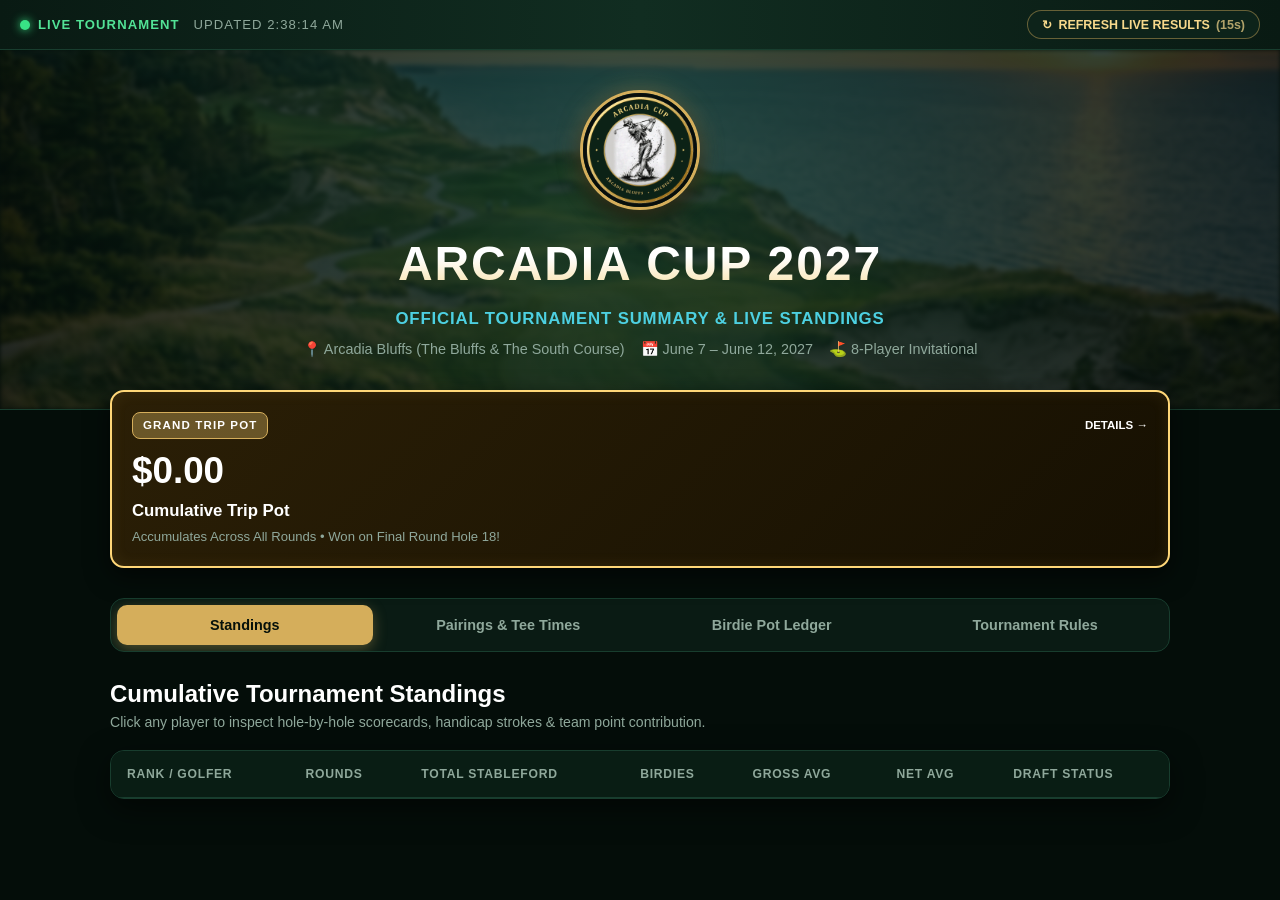
==== docs/index.html @ 33d79b27 "feat: setup GitHub Pages for Arcadia 2027 and update TinyURL to arcadia2027" ====
<!DOCTYPE html>
<html lang="en">
<head>
  <meta charset="UTF-8">
  <meta name="viewport" content="width=device-width, initial-scale=1.0">
  <title>Arcadia Cup 2027 — Official Tournament Summary & Live Standings</title>
  <meta name="description" content="Live summary, cumulative standings, tee time pairings, and birdie pot breakdown for the 2027 Arcadia Bluffs Golf Trip.">
  <link rel="icon" type="image/jpeg" href="assets/arcadia_cup_crest.jpg">
  <link rel="stylesheet" href="styles.css">
</head>
<body>

  <!-- TOP LIVE STATUS BAR -->
  <header class="live-bar">
    <div class="live-indicator">
      <span class="pulse-dot"></span>
      <span>Live Tournament</span>
      <span id="lastUpdated" style="color: var(--text-muted); font-weight: normal; margin-left: 6px;">Connecting...</span>
    </div>
    <button class="refresh-btn" id="refreshBtn" type="button">
      <span id="refreshIcon">↻</span>
      <span id="refreshText">REFRESH LIVE RESULTS</span>
      <span id="countdownLabel" style="opacity: 0.7;">(15s)</span>
    </button>
  </header>

  <!-- HERO SECTION WITH PROMINENT LOGO -->
  <section class="hero">
    <img src="assets/arcadia_bluffs.jpg" alt="Arcadia Bluffs Golf Club" class="hero-backdrop-img">
    <div class="hero-content">
      <div class="hero-logo-wrap">
        <img src="assets/arcadia_cup_crest.jpg" alt="Arcadia Cup Crest" class="hero-logo">
      </div>
      <h1 class="hero-title">ARCADIA CUP 2027</h1>
      <p class="hero-subtitle">Official Tournament Summary & Live Standings</p>
      <div class="hero-meta">
        <span>📍 Arcadia Bluffs (The Bluffs & The South Course)</span>
        <span>📅 June 7 – June 12, 2027</span>
        <span>⛳ 8-Player Invitational</span>
      </div>
    </div>
  </section>

  <!-- HIGHLY VISIBLE BIRDIE POT BALANCES (CLICKABLE FOR BREAKDOWN) -->
  <section class="birdie-banner" aria-label="Birdie Pot Stakes">
    <div class="birdie-grid" id="birdiePotsGrid">
      <!-- Injected by app.js: Course Pots + Grand Cumulative Trip Pot -->
    </div>
  </section>

  <!-- NAVIGATION TABS -->
  <nav class="nav-container" aria-label="Summary Navigation">
    <div class="nav-tabs">
      <button class="tab-btn active" data-tab="standings" type="button">Standings</button>
      <button class="tab-btn" data-tab="pairings" type="button">Pairings & Tee Times</button>
      <button class="tab-btn" data-tab="ledger" type="button">Birdie Pot Ledger</button>
      <button class="tab-btn" data-tab="rules" type="button">Tournament Rules</button>
    </div>
  </nav>

  <!-- MAIN TAB CONTENT AREA -->
  <main class="main-wrapper" id="tabContent">
    <!-- Dynamic content rendered by app.js based on active tab -->
  </main>

  <!-- INTERACTIVE MODAL OVERLAY FOR PLAYER / POT BREAKDOWN -->
  <div id="modalContainer"></div>

  <!-- SCRIPT -->
  <script src="app.js"></script>
</body>
</html>
---- docs/styles.css ----
:root {
  --bg-dark: #040d09;
  --bg-surface: #0a1b14;
  --bg-card: #0d231a;
  --bg-card-hover: #123024;
  --bg-elevated: #16382a;
  
  --gold: #d5ae5b;
  --gold-light: #f7d98c;
  --gold-glow: rgba(213, 174, 91, 0.35);
  
  --cyan: #4dd0e1;
  --cyan-deep: #1565c0;
  
  --text-main: #f0f5f2;
  --text-muted: #8fa89b;
  --line: #183d2e;
  --line-gold: rgba(213, 174, 91, 0.45);
  
  --radius-sm: 8px;
  --radius-md: 14px;
  --radius-lg: 20px;
  --radius-full: 9999px;
  
  --shadow-main: 0 10px 30px rgba(0, 0, 0, 0.55);
}

* {
  box-sizing: border-box;
  margin: 0;
  padding: 0;
}

body {
  font-family: -apple-system, BlinkMacSystemFont, "Segoe UI", Roboto, "Helvetica Neue", Arial, sans-serif;
  background-color: var(--bg-dark);
  color: var(--text-main);
  line-height: 1.5;
  min-height: 100vh;
  padding-bottom: 60px;
}

/* TOP STATUS BAR */
.live-bar {
  background: linear-gradient(90deg, #091a13 0%, #112d21 50%, #091a13 100%);
  border-bottom: 1px solid var(--line);
  padding: 10px 20px;
  display: flex;
  justify-content: space-between;
  align-items: center;
  font-size: 0.82rem;
}

.live-indicator {
  display: flex;
  align-items: center;
  gap: 8px;
  font-weight: 800;
  color: #52e396;
  letter-spacing: 0.08em;
  text-transform: uppercase;
}

.pulse-dot {
  width: 10px;
  height: 10px;
  background-color: #38e285;
  border-radius: 50%;
  box-shadow: 0 0 10px #38e285;
  animation: pulse-animation 1.8s infinite;
}

@keyframes pulse-animation {
  0% { transform: scale(0.95); opacity: 0.7; }
  50% { transform: scale(1.3); opacity: 1; }
  100% { transform: scale(0.95); opacity: 0.7; }
}

.refresh-btn {
  background: var(--bg-card);
  color: var(--gold-light);
  border: 1px solid var(--line-gold);
  border-radius: var(--radius-full);
  padding: 6px 14px;
  font-size: 0.78rem;
  font-weight: 800;
  cursor: pointer;
  display: flex;
  align-items: center;
  gap: 6px;
  transition: all 0.2s ease;
}

.refresh-btn:hover {
  background: var(--gold);
  color: #06110b;
}

.refresh-btn:disabled {
  opacity: 0.6;
  cursor: wait;
}

/* HERO SECTION */
.hero {
  position: relative;
  background: radial-gradient(circle at 50% 20%, #15382a 0%, #06150f 75%, #040d09 100%);
  border-bottom: 1px solid var(--line);
  padding: 40px 20px 30px;
  text-align: center;
  overflow: hidden;
}

.hero-backdrop-img {
  position: absolute;
  top: 0;
  left: 0;
  width: 100%;
  height: 100%;
  object-fit: cover;
  opacity: 0.18;
  pointer-events: none;
  filter: blur(2px);
}

.hero-content {
  position: relative;
  max-width: 960px;
  margin: 0 auto;
  display: flex;
  flex-direction: column;
  align-items: center;
}

.hero-logo-wrap {
  position: relative;
  width: 120px;
  height: 120px;
  margin-bottom: 18px;
}

.hero-logo {
  width: 100%;
  height: 100%;
  border-radius: 50%;
  object-fit: cover;
  border: 3.5px solid var(--gold);
  box-shadow: 0 0 25px var(--gold-glow), 0 10px 20px rgba(0,0,0,0.8);
}

.hero-title {
  font-size: clamp(2rem, 5vw, 3rem);
  font-weight: 900;
  letter-spacing: 0.04em;
  background: linear-gradient(180deg, #ffffff 40%, var(--gold-light) 100%);
  -webkit-background-clip: text;
  -webkit-text-fill-color: transparent;
  margin-bottom: 6px;
}

.hero-subtitle {
  color: var(--cyan);
  font-weight: 700;
  font-size: 1.05rem;
  letter-spacing: 0.05em;
  text-transform: uppercase;
  margin-bottom: 8px;
}

.hero-meta {
  color: var(--text-muted);
  font-size: 0.9rem;
  display: flex;
  gap: 16px;
  flex-wrap: wrap;
  justify-content: center;
  margin-bottom: 18px;
}

/* BIRDIE BALANCE POT CARDS (HIGHLY PROMINENT) */
.birdie-banner {
  max-width: 1100px;
  margin: -20px auto 30px;
  padding: 0 20px;
  position: relative;
  z-index: 10;
}

.birdie-grid {
  display: grid;
  grid-template-columns: repeat(auto-fit, minmax(280px, 1fr));
  gap: 16px;
}

.pot-card {
  background: linear-gradient(135deg, #1b1506 0%, #0d0a02 100%);
  border: 2px solid var(--gold);
  border-radius: var(--radius-md);
  padding: 20px;
  cursor: pointer;
  transition: transform 0.2s ease, box-shadow 0.2s ease, border-color 0.2s ease;
  box-shadow: 0 8px 24px rgba(0,0,0,0.6), inset 0 0 15px rgba(213, 174, 91, 0.1);
  display: flex;
  flex-direction: column;
  justify-content: space-between;
}

.pot-card:hover {
  transform: translateY(-4px);
  border-color: var(--gold-light);
  box-shadow: 0 14px 30px var(--gold-glow);
}

.pot-header {
  display: flex;
  justify-content: space-between;
  align-items: center;
  margin-bottom: 12px;
}

.pot-badge {
  font-size: 0.72rem;
  font-weight: 900;
  letter-spacing: 0.1em;
  text-transform: uppercase;
  background: rgba(213, 174, 91, 0.2);
  color: var(--gold-light);
  padding: 4px 10px;
  border-radius: var(--radius-sm);
  border: 1px solid var(--gold);
}

.pot-click-hint {
  font-size: 0.72rem;
  color: var(--gold-light);
  font-weight: 700;
  display: flex;
  align-items: center;
  gap: 4px;
}

.pot-amount {
  font-size: 2.3rem;
  font-weight: 900;
  color: var(--gold-light);
  line-height: 1.1;
  margin-bottom: 6px;
}

.pot-name {
  font-size: 1.05rem;
  font-weight: 800;
  color: #fff;
  margin-bottom: 4px;
}

.pot-sub {
  font-size: 0.82rem;
  color: var(--text-muted);
}

.cumulative-card {
  background: linear-gradient(135deg, #2b1f06 0%, #161002 100%);
  border-color: #ffd778;
}

/* NAVIGATION TABS */
.nav-container {
  max-width: 1100px;
  margin: 0 auto 24px;
  padding: 0 20px;
}

.nav-tabs {
  display: flex;
  gap: 8px;
  background: var(--bg-surface);
  padding: 6px;
  border-radius: var(--radius-md);
  border: 1px solid var(--line);
  overflow-x: auto;
}

.tab-btn {
  flex: 1;
  min-width: 140px;
  padding: 12px 16px;
  background: transparent;
  color: var(--text-muted);
  border: none;
  border-radius: 10px;
  font-size: 0.9rem;
  font-weight: 800;
  cursor: pointer;
  transition: all 0.2s ease;
  white-space: nowrap;
  text-align: center;
}

.tab-btn:hover {
  color: #fff;
  background: rgba(255,255,255,0.05);
}

.tab-btn.active {
  background: var(--gold);
  color: #06110a;
  box-shadow: 0 4px 14px var(--gold-glow);
}

/* MAIN CONTENT WRAPPER */
.main-wrapper {
  max-width: 1100px;
  margin: 0 auto;
  padding: 0 20px;
}

/* STANDINGS TABLE (CVRV STYLE) */
.section-header {
  display: flex;
  justify-content: space-between;
  align-items: baseline;
  margin-bottom: 16px;
}

.section-title {
  font-size: 1.5rem;
  font-weight: 900;
  color: #fff;
}

.section-sub {
  color: var(--text-muted);
  font-size: 0.88rem;
}

.table-card {
  background: var(--bg-card);
  border: 1px solid var(--line);
  border-radius: var(--radius-md);
  overflow-x: auto;
  box-shadow: var(--shadow-main);
}

.standings-table {
  width: 100%;
  min-width: 820px;
  border-collapse: collapse;
  text-align: left;
}

.standings-table th {
  background: #091d14;
  color: var(--text-muted);
  font-size: 0.76rem;
  font-weight: 800;
  text-transform: uppercase;
  letter-spacing: 0.06em;
  padding: 14px 16px;
  border-bottom: 1px solid var(--line);
}

.standings-table td {
  padding: 15px 16px;
  border-bottom: 1px solid var(--line);
  font-size: 0.92rem;
  vertical-align: middle;
}

.standings-table tr:last-child td {
  border-bottom: none;
}

.standings-table tr.clickable-row {
  cursor: pointer;
  transition: background 0.15s ease;
}

.standings-table tr.clickable-row:hover {
  background: var(--bg-card-hover);
}

.standings-table tr.leader-row {
  background: rgba(213, 174, 91, 0.08);
}

.rank-badge {
  display: inline-grid;
  place-items: center;
  width: 32px;
  height: 32px;
  border-radius: 50%;
  font-weight: 900;
  font-size: 0.95rem;
}

.rank-1 {
  background: var(--gold);
  color: #06110a;
  box-shadow: 0 0 10px var(--gold-glow);
}

.rank-other {
  background: var(--bg-surface);
  color: var(--text-muted);
  border: 1px solid var(--line);
}

.player-cell {
  display: flex;
  align-items: center;
  gap: 12px;
}

.player-thumb {
  width: 38px;
  height: 38px;
  border-radius: 50%;
  object-fit: cover;
  border: 1.5px solid var(--line-gold);
}

.player-name-link {
  font-weight: 800;
  color: #fff;
  font-size: 1rem;
}

.player-seed-tag {
  display: inline-block;
  font-size: 0.7rem;
  font-weight: 800;
  color: var(--cyan);
  margin-top: 2px;
}

.points-cell {
  font-size: 1.2rem;
  font-weight: 900;
  color: var(--gold-light);
}

/* PAIRINGS & TEE TIMES */
.pairing-round-card {
  background: var(--bg-card);
  border: 1px solid var(--line);
  border-radius: var(--radius-md);
  padding: 22px;
  margin-bottom: 24px;
}

.pairing-round-header {
  display: flex;
  justify-content: space-between;
  align-items: center;
  flex-wrap: wrap;
  gap: 10px;
  margin-bottom: 18px;
  border-bottom: 1px solid var(--line);
  padding-bottom: 14px;
}

.pairing-round-title {
  font-size: 1.3rem;
  font-weight: 900;
  color: #fff;
}

.pairing-meta {
  color: var(--text-muted);
  font-size: 0.85rem;
}

.groups-grid {
  display: grid;
  grid-template-columns: repeat(auto-fit, minmax(320px, 1fr));
  gap: 18px;
}

.group-box {
  background: var(--bg-surface);
  border: 1px solid var(--line);
  border-radius: var(--radius-md);
  padding: 18px;
}

.group-tee-time {
  display: flex;
  align-items: center;
  gap: 8px;
  font-size: 1.1rem;
  font-weight: 900;
  color: var(--cyan);
  margin-bottom: 14px;
}

.two-man-team {
  background: var(--bg-card);
  border: 1px solid var(--line);
  border-radius: var(--radius-sm);
  padding: 12px;
  margin-bottom: 10px;
}

.two-man-team:last-child {
  margin-bottom: 0;
}

.team-badge {
  font-size: 0.72rem;
  font-weight: 900;
  color: var(--gold);
  text-transform: uppercase;
  letter-spacing: 0.08em;
  margin-bottom: 6px;
}

.team-members {
  font-size: 0.98rem;
  font-weight: 700;
  color: #fff;
}

.vs-divider {
  text-align: center;
  font-size: 0.72rem;
  font-weight: 900;
  color: var(--text-muted);
  margin: 6px 0;
  letter-spacing: 0.1em;
}

/* FINAL ROUND BLANK PAIRING / TBD BANNER */
.tbd-banner-card {
  background: linear-gradient(135deg, #2b1d06 0%, #110c02 100%);
  border: 2.5px solid var(--gold);
  border-radius: var(--radius-lg);
  padding: 30px;
  margin-bottom: 24px;
  box-shadow: 0 10px 35px var(--gold-glow);
  text-align: center;
}

.tbd-main-banner {
  display: inline-block;
  background: var(--gold);
  color: #061109;
  font-size: clamp(1.3rem, 3.5vw, 2.2rem);
  font-weight: 900;
  letter-spacing: 0.12em;
  padding: 10px 24px;
  border-radius: var(--radius-full);
  margin-bottom: 16px;
  box-shadow: 0 4px 20px rgba(0,0,0,0.6);
}

.tbd-subtext {
  font-size: 1.05rem;
  color: #fff;
  max-width: 720px;
  margin: 0 auto 20px;
}

.draft-diagram-grid {
  display: grid;
  grid-template-columns: repeat(auto-fit, minmax(260px, 1fr));
  gap: 14px;
  margin-top: 20px;
  text-align: left;
}

.draft-match-box {
  background: rgba(0, 0, 0, 0.45);
  border: 1px solid var(--line-gold);
  border-radius: var(--radius-md);
  padding: 16px;
}

.draft-slot {
  padding: 10px;
  background: rgba(255,255,255,0.04);
  border-radius: var(--radius-sm);
  margin-top: 6px;
  border-left: 3px solid var(--gold);
}

/* RULES SECTION */
.rules-container {
  display: grid;
  gap: 18px;
}

.rule-card {
  background: var(--bg-card);
  border: 1px solid var(--line);
  border-radius: var(--radius-md);
  padding: 22px;
}

.rule-header {
  display: flex;
  align-items: center;
  gap: 12px;
  margin-bottom: 12px;
}

.rule-num {
  width: 34px;
  height: 34px;
  background: var(--cyan);
  color: #05140f;
  border-radius: var(--radius-sm);
  display: grid;
  place-items: center;
  font-weight: 900;
  font-size: 1.1rem;
}

.rule-title {
  font-size: 1.25rem;
  font-weight: 800;
  color: #fff;
}

.points-table {
  width: 100%;
  border-collapse: collapse;
  margin: 14px 0;
  background: var(--bg-surface);
  border-radius: var(--radius-sm);
  overflow: hidden;
}

.points-table th, .points-table td {
  padding: 10px 14px;
  border-bottom: 1px solid var(--line);
  font-size: 0.88rem;
}

.points-table th {
  background: #091a13;
  color: var(--gold);
  font-weight: 800;
}

/* MODALS */
.modal-overlay {
  position: fixed;
  inset: 0;
  background: rgba(2, 8, 5, 0.85);
  backdrop-filter: blur(8px);
  z-index: 1000;
  display: flex;
  align-items: center;
  justify-content: center;
  padding: 20px;
}

.modal-content {
  background: var(--bg-surface);
  border: 1.5px solid var(--line-gold);
  border-radius: var(--radius-lg);
  max-width: 760px;
  width: 100%;
  max-height: 90vh;
  overflow-y: auto;
  padding: 26px;
  box-shadow: 0 25px 60px rgba(0,0,0,0.85);
  position: relative;
}

.modal-close {
  position: absolute;
  top: 20px;
  right: 20px;
  background: var(--bg-card);
  color: #fff;
  border: 1px solid var(--line);
  width: 36px;
  height: 36px;
  border-radius: 50%;
  font-size: 1.2rem;
  cursor: pointer;
  display: grid;
  place-items: center;
}

.modal-close:hover {
  background: var(--gold);
  color: #06110a;
}

.scorecard-mini-table {
  width: 100%;
  border-collapse: collapse;
  margin: 14px 0;
  text-align: center;
  font-size: 0.85rem;
}

.scorecard-mini-table th, .scorecard-mini-table td {
  padding: 8px 6px;
  border: 1px solid var(--line);
}

.scorecard-mini-table th {
  background: #091d14;
  color: var(--gold);
}

.stroke-highlight {
  background: rgba(247, 217, 140, 0.25);
  color: var(--gold-light);
  font-weight: 900;
}

.counted-badge {
  background: #2e7d32;
  color: #fff;
  padding: 2px 6px;
  border-radius: 4px;
  font-size: 0.72rem;
  font-weight: 800;
}

/* RESPONSIVE */
@media (max-width: 680px) {
  .hero-title { font-size: 1.8rem; }
  .pot-amount { font-size: 1.8rem; }
  .tab-btn { min-width: 110px; font-size: 0.8rem; padding: 10px; }
  .tbd-main-banner { font-size: 1.1rem; }
}
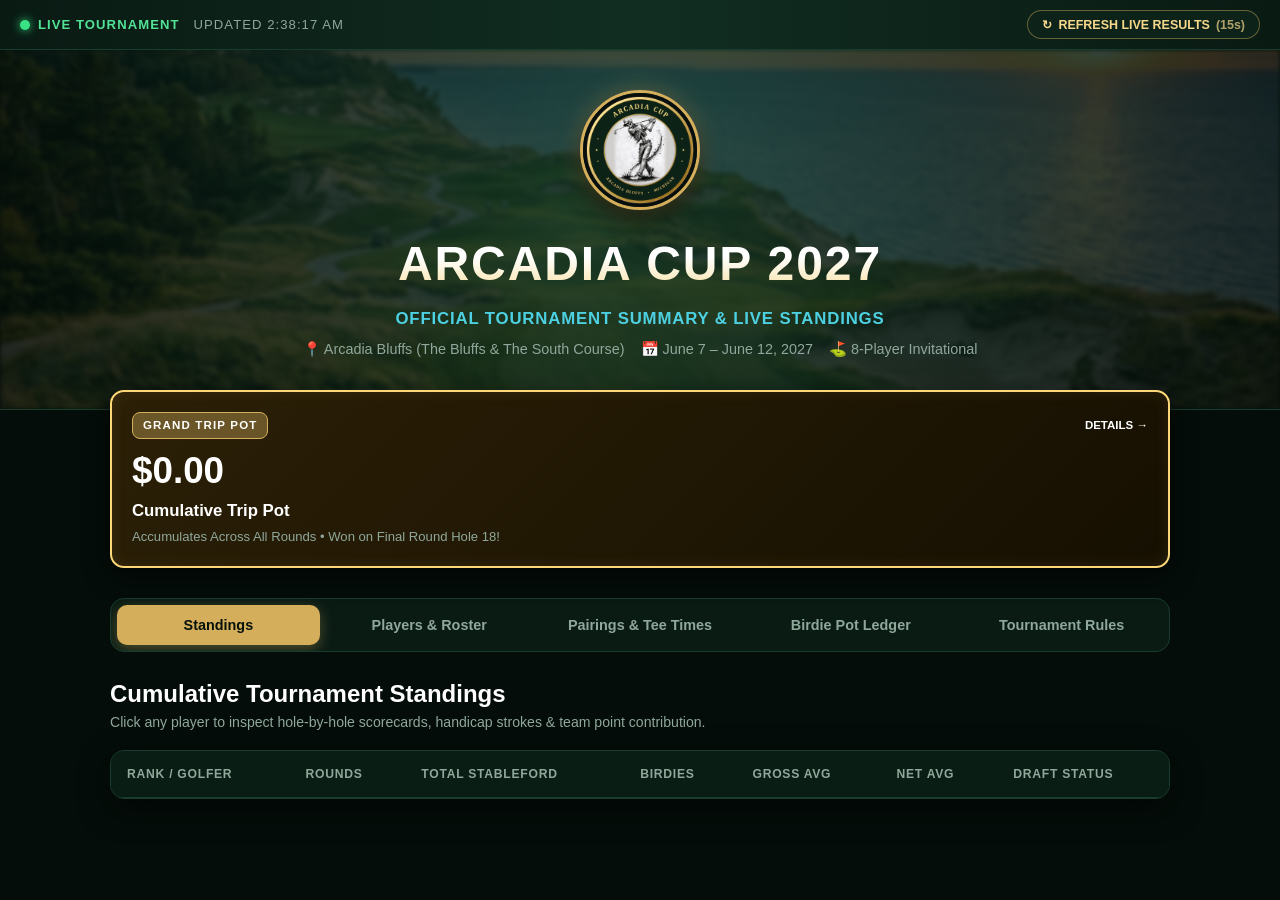
==== commit b8e0f126: "Add Players & Roster website section and Galaxy Fold & iPhone responsive styling" ====
--- a/docs/index.html
+++ b/docs/index.html
@@ -2,9 +2,9 @@
 <html lang="en">
 <head>
   <meta charset="UTF-8">
-  <meta name="viewport" content="width=device-width, initial-scale=1.0">
-  <title>Arcadia Cup 2027 — Official Tournament Summary & Live Standings</title>
-  <meta name="description" content="Live summary, cumulative standings, tee time pairings, and birdie pot breakdown for the 2027 Arcadia Bluffs Golf Trip.">
+  <meta name="viewport" content="width=device-width, initial-scale=1.0, viewport-fit=cover">
+  <title>Arcadia Cup 2027 — Official Tournament Summary, Standings & Roster</title>
+  <meta name="description" content="Live summary, cumulative standings, 8-player roster, tee time pairings, and birdie pot breakdown for the 2027 Arcadia Bluffs Golf Trip.">
   <link rel="icon" type="image/jpeg" href="assets/arcadia_cup_crest.jpg">
   <link rel="stylesheet" href="styles.css">
 </head>
@@ -19,7 +19,7 @@
     </div>
     <button class="refresh-btn" id="refreshBtn" type="button">
       <span id="refreshIcon">↻</span>
-      <span id="refreshText">REFRESH LIVE RESULTS</span>
+      <span id="refreshText">REFRESH RESULTS</span>
       <span id="countdownLabel" style="opacity: 0.7;">(15s)</span>
     </button>
   </header>
@@ -50,11 +50,12 @@
 
   <!-- NAVIGATION TABS -->
   <nav class="nav-container" aria-label="Summary Navigation">
-    <div class="nav-tabs">
-      <button class="tab-btn active" data-tab="standings" type="button">Standings</button>
-      <button class="tab-btn" data-tab="pairings" type="button">Pairings & Tee Times</button>
-      <button class="tab-btn" data-tab="ledger" type="button">Birdie Pot Ledger</button>
-      <button class="tab-btn" data-tab="rules" type="button">Tournament Rules</button>
+    <div class="nav-tabs" role="tablist">
+      <button class="tab-btn active" data-tab="standings" role="tab" type="button">Standings</button>
+      <button class="tab-btn" data-tab="roster" role="tab" type="button">Players &amp; Roster</button>
+      <button class="tab-btn" data-tab="pairings" role="tab" type="button">Pairings &amp; Tee Times</button>
+      <button class="tab-btn" data-tab="ledger" role="tab" type="button">Birdie Pot Ledger</button>
+      <button class="tab-btn" data-tab="rules" role="tab" type="button">Tournament Rules</button>
     </div>
   </nav>
 
--- a/docs/styles.css
+++ b/docs/styles.css
@@ -723,10 +723,638 @@
   font-weight: 800;
 }
 
-/* RESPONSIVE */
-@media (max-width: 680px) {
-  .hero-title { font-size: 1.8rem; }
-  .pot-amount { font-size: 1.8rem; }
-  .tab-btn { min-width: 110px; font-size: 0.8rem; padding: 10px; }
-  .tbd-main-banner { font-size: 1.1rem; }
-}
+.stroke-highlight {
+  background: rgba(247, 217, 140, 0.25);
+  color: var(--gold-light);
+  font-weight: 900;
+}
+
+.counted-badge {
+  background: #2e7d32;
+  color: #fff;
+  padding: 2px 6px;
+  border-radius: 4px;
+  font-size: 0.72rem;
+  font-weight: 800;
+}
+
+/* -------------------------------------------------------------
+   ROSTER & PLAYER CARDS SECTION
+   ------------------------------------------------------------- */
+.roster-header-section {
+  margin-bottom: 24px;
+}
+
+.roster-stats-strip {
+  display: flex;
+  gap: 12px;
+  flex-wrap: wrap;
+  margin-bottom: 18px;
+}
+
+.stat-pill {
+  flex: 1;
+  min-width: 140px;
+  background: var(--bg-surface);
+  border: 1px solid var(--line);
+  border-radius: var(--radius-sm);
+  padding: 12px 14px;
+  text-align: center;
+  box-shadow: 0 4px 12px rgba(0,0,0,0.3);
+}
+
+.stat-pill-label {
+  display: block;
+  font-size: 0.72rem;
+  font-weight: 800;
+  color: var(--text-muted);
+  letter-spacing: 0.08em;
+  text-transform: uppercase;
+  margin-bottom: 4px;
+}
+
+.stat-pill-val {
+  display: block;
+  font-size: 1.25rem;
+  font-weight: 900;
+  color: var(--gold-light);
+}
+
+.roster-filters {
+  display: flex;
+  gap: 8px;
+  margin-bottom: 20px;
+  overflow-x: auto;
+  padding-bottom: 4px;
+  -webkit-overflow-scrolling: touch;
+}
+
+.filter-chip {
+  background: var(--bg-card);
+  border: 1px solid var(--line);
+  color: var(--text-muted);
+  padding: 8px 18px;
+  border-radius: var(--radius-full);
+  font-size: 0.86rem;
+  font-weight: 800;
+  cursor: pointer;
+  white-space: nowrap;
+  transition: all 0.2s ease;
+  min-height: 40px;
+  display: inline-flex;
+  align-items: center;
+  justify-content: center;
+}
+
+.filter-chip:hover {
+  color: #fff;
+  border-color: var(--line-gold);
+}
+
+.filter-chip.active {
+  background: var(--gold);
+  color: #06110a;
+  border-color: var(--gold);
+  box-shadow: 0 4px 12px var(--gold-glow);
+}
+
+.roster-grid {
+  display: grid;
+  grid-template-columns: repeat(auto-fill, minmax(320px, 1fr));
+  gap: 18px;
+}
+
+.player-card {
+  background: var(--bg-card);
+  border: 1.5px solid var(--line);
+  border-radius: var(--radius-md);
+  padding: 20px;
+  display: flex;
+  flex-direction: column;
+  justify-content: space-between;
+  box-shadow: 0 6px 20px rgba(0, 0, 0, 0.45);
+  transition: transform 0.2s ease, border-color 0.2s ease, box-shadow 0.2s ease;
+  cursor: pointer;
+  position: relative;
+}
+
+.player-card:hover {
+  transform: translateY(-3px);
+  border-color: var(--gold);
+  box-shadow: 0 12px 30px var(--gold-glow);
+}
+
+.player-card.captain-card {
+  background: linear-gradient(145deg, #102b1f 0%, #091c14 100%);
+  border-color: rgba(213, 174, 91, 0.45);
+}
+
+.player-card-header {
+  display: flex;
+  align-items: center;
+  gap: 14px;
+  margin-bottom: 16px;
+}
+
+.player-avatar-wrap {
+  position: relative;
+  width: 58px;
+  height: 58px;
+  flex-shrink: 0;
+}
+
+.player-avatar-initials {
+  width: 100%;
+  height: 100%;
+  border-radius: 50%;
+  background: linear-gradient(135deg, #193a2d 0%, #0d241b 100%);
+  border: 2.5px solid var(--gold);
+  display: grid;
+  place-items: center;
+  font-size: 1.3rem;
+  font-weight: 900;
+  color: var(--gold-light);
+  box-shadow: 0 0 14px var(--gold-glow);
+}
+
+.captain-crown {
+  position: absolute;
+  top: -8px;
+  right: -6px;
+  font-size: 1.1rem;
+  filter: drop-shadow(0 2px 4px rgba(0,0,0,0.8));
+}
+
+.player-header-info {
+  flex: 1;
+  min-width: 0;
+}
+
+.player-title-row {
+  display: flex;
+  align-items: baseline;
+  gap: 8px;
+  flex-wrap: wrap;
+  margin-bottom: 4px;
+}
+
+.player-full-name {
+  font-size: 1.25rem;
+  font-weight: 900;
+  color: #fff;
+  line-height: 1.2;
+}
+
+.nickname-badge {
+  font-size: 0.88rem;
+  font-weight: 800;
+  color: var(--gold-light);
+  font-style: italic;
+}
+
+.seed-badge {
+  display: inline-block;
+  font-size: 0.74rem;
+  font-weight: 800;
+  padding: 3px 10px;
+  border-radius: var(--radius-full);
+  text-transform: uppercase;
+  letter-spacing: 0.05em;
+  margin-top: 2px;
+}
+
+.captain-badge {
+  background: rgba(213, 174, 91, 0.2);
+  color: var(--gold-light);
+  border: 1px solid var(--gold);
+}
+
+.pool-badge {
+  background: rgba(77, 208, 225, 0.15);
+  color: var(--cyan);
+  border: 1px solid var(--cyan);
+}
+
+.player-specs-grid {
+  display: grid;
+  grid-template-columns: repeat(2, 1fr);
+  gap: 10px;
+  background: rgba(0, 0, 0, 0.35);
+  border-radius: var(--radius-sm);
+  padding: 12px;
+  margin-bottom: 16px;
+  border: 1px solid rgba(255, 255, 255, 0.06);
+}
+
+.spec-cell {
+  display: flex;
+  flex-direction: column;
+}
+
+.spec-label {
+  font-size: 0.68rem;
+  font-weight: 800;
+  color: var(--text-muted);
+  text-transform: uppercase;
+  letter-spacing: 0.05em;
+  margin-bottom: 2px;
+}
+
+.spec-val {
+  font-size: 1.2rem;
+  font-weight: 900;
+  color: #fff;
+}
+
+.hcp-val {
+  color: var(--gold-light);
+}
+
+.spec-sub {
+  font-size: 0.72rem;
+  color: var(--text-muted);
+  margin-top: 1px;
+}
+
+.tee-display {
+  display: flex;
+  align-items: center;
+  gap: 6px;
+}
+
+.tee-dot {
+  width: 10px;
+  height: 10px;
+  border-radius: 50%;
+  display: inline-block;
+}
+
+.player-card-footer {
+  display: flex;
+  justify-content: space-between;
+  align-items: center;
+  gap: 10px;
+  flex-wrap: wrap;
+  padding-top: 14px;
+  border-top: 1px solid var(--line);
+}
+
+.player-contact-actions {
+  display: flex;
+  gap: 8px;
+  flex: 1;
+}
+
+.contact-btn {
+  display: inline-flex;
+  align-items: center;
+  justify-content: center;
+  gap: 6px;
+  padding: 8px 14px;
+  border-radius: var(--radius-sm);
+  font-size: 0.84rem;
+  font-weight: 800;
+  text-decoration: none;
+  min-height: 40px;
+  transition: all 0.15s ease;
+  touch-action: manipulation;
+}
+
+.call-btn {
+  background: rgba(82, 227, 150, 0.15);
+  color: #52e396;
+  border: 1px solid #52e396;
+}
+
+.call-btn:hover {
+  background: #52e396;
+  color: #041209;
+}
+
+.text-btn {
+  background: rgba(77, 208, 225, 0.15);
+  color: var(--cyan);
+  border: 1px solid var(--cyan);
+}
+
+.text-btn:hover {
+  background: var(--cyan);
+  color: #041209;
+}
+
+.view-profile-btn {
+  background: transparent;
+  border: none;
+  color: var(--gold-light);
+  font-size: 0.85rem;
+  font-weight: 800;
+  cursor: pointer;
+  display: inline-flex;
+  align-items: center;
+  gap: 5px;
+  padding: 8px 0;
+  touch-action: manipulation;
+}
+
+.view-profile-btn:hover {
+  color: #fff;
+}
+
+/* -------------------------------------------------------------
+   RESPONSIVE DESIGN: GALAXY FOLD 8 & IPHONE OPTIMIZATION
+   ------------------------------------------------------------- */
+
+/* TABLE STICKY COLUMN FOR MOBILE HORIZONTAL SCROLL */
+@media (max-width: 768px) {
+  .standings-table th:first-child,
+  .standings-table td:first-child {
+    position: sticky;
+    left: 0;
+    z-index: 2;
+    background: #0d231a;
+    box-shadow: 3px 0 8px rgba(0,0,0,0.4);
+  }
+  .standings-table th:first-child {
+    background: #091d14;
+  }
+}
+
+/* GALAXY Z FOLD 8 (FOLDED COVER SCREEN) & COMPACT MOBILES (<= 400px) */
+@media (max-width: 400px) {
+  body {
+    padding-bottom: max(60px, env(safe-area-inset-bottom));
+  }
+
+  .live-bar {
+    padding: 8px 12px;
+    font-size: 0.75rem;
+    flex-wrap: wrap;
+    gap: 6px;
+  }
+
+  .refresh-btn {
+    padding: 6px 10px;
+    font-size: 0.72rem;
+  }
+
+  .hero {
+    padding: 24px 12px 18px;
+  }
+
+  .hero-logo-wrap {
+    width: 80px;
+    height: 80px;
+    margin-bottom: 12px;
+  }
+
+  .hero-title {
+    font-size: 1.55rem;
+    letter-spacing: 0.02em;
+  }
+
+  .hero-subtitle {
+    font-size: 0.88rem;
+  }
+
+  .hero-meta {
+    font-size: 0.78rem;
+    gap: 8px;
+    flex-direction: column;
+    align-items: center;
+  }
+
+  .birdie-banner {
+    margin: -12px auto 20px;
+    padding: 0 12px;
+  }
+
+  .birdie-grid {
+    grid-template-columns: 1fr;
+    gap: 12px;
+  }
+
+  .pot-card {
+    padding: 14px;
+  }
+
+  .pot-amount {
+    font-size: 1.75rem;
+  }
+
+  .pot-name {
+    font-size: 0.95rem;
+  }
+
+  .pot-sub {
+    font-size: 0.76rem;
+  }
+
+  .nav-container {
+    padding: 0 12px;
+    margin-bottom: 16px;
+  }
+
+  .nav-tabs {
+    padding: 4px;
+    gap: 4px;
+    scrollbar-width: none;
+  }
+
+  .nav-tabs::-webkit-scrollbar {
+    display: none;
+  }
+
+  .tab-btn {
+    min-width: 95px;
+    padding: 8px 10px;
+    font-size: 0.78rem;
+  }
+
+  .main-wrapper {
+    padding: 0 12px;
+  }
+
+  .section-title {
+    font-size: 1.25rem;
+  }
+
+  .section-sub {
+    font-size: 0.78rem;
+  }
+
+  .stat-pill {
+    min-width: 45%;
+    padding: 8px 10px;
+  }
+
+  .stat-pill-val {
+    font-size: 1.05rem;
+  }
+
+  .roster-grid {
+    grid-template-columns: 1fr;
+    gap: 14px;
+  }
+
+  .player-card {
+    padding: 14px;
+  }
+
+  .player-card-header {
+    gap: 10px;
+    margin-bottom: 12px;
+  }
+
+  .player-avatar-wrap {
+    width: 48px;
+    height: 48px;
+  }
+
+  .player-avatar-initials {
+    font-size: 1.1rem;
+  }
+
+  .player-full-name {
+    font-size: 1.1rem;
+  }
+
+  .nickname-badge {
+    font-size: 0.8rem;
+  }
+
+  .player-specs-grid {
+    padding: 10px;
+    gap: 8px;
+    margin-bottom: 12px;
+  }
+
+  .spec-label {
+    font-size: 0.64rem;
+  }
+
+  .spec-val {
+    font-size: 1.05rem;
+  }
+
+  .player-card-footer {
+    padding-top: 10px;
+    flex-direction: column;
+    align-items: stretch;
+  }
+
+  .player-contact-actions {
+    width: 100%;
+  }
+
+  .contact-btn {
+    flex: 1;
+    min-height: 42px;
+    font-size: 0.8rem;
+  }
+
+  .view-profile-btn {
+    justify-content: center;
+    padding: 8px;
+  }
+
+  .modal-overlay {
+    padding: 10px;
+  }
+
+  .modal-content {
+    padding: 18px 14px;
+    border-radius: var(--radius-md);
+  }
+
+  .tbd-main-banner {
+    font-size: 1rem;
+    padding: 8px 14px;
+  }
+
+  .groups-grid {
+    grid-template-columns: 1fr;
+  }
+}
+
+/* IPHONE STANDARD SIZES (390px to 430px) */
+@media (min-width: 401px) and (max-width: 600px) {
+  body {
+    padding-bottom: max(60px, env(safe-area-inset-bottom));
+  }
+
+  .hero {
+    padding: 30px 16px 22px;
+  }
+
+  .hero-logo-wrap {
+    width: 95px;
+    height: 95px;
+  }
+
+  .hero-title {
+    font-size: 1.85rem;
+  }
+
+  .birdie-grid {
+    grid-template-columns: 1fr;
+  }
+
+  .nav-tabs {
+    scrollbar-width: none;
+  }
+
+  .nav-tabs::-webkit-scrollbar {
+    display: none;
+  }
+
+  .tab-btn {
+    min-width: 110px;
+    font-size: 0.82rem;
+    padding: 10px 12px;
+  }
+
+  .roster-grid {
+    grid-template-columns: 1fr;
+  }
+
+  .contact-btn {
+    min-height: 44px;
+  }
+}
+
+/* GALAXY Z FOLD 8 (UNFOLDED SQUARE / TABLET VIEW: 601px to 920px) */
+@media (min-width: 601px) and (max-width: 920px) {
+  .hero-content {
+    flex-direction: row;
+    justify-content: center;
+    gap: 24px;
+    text-align: left;
+  }
+
+  .hero-logo-wrap {
+    width: 105px;
+    height: 105px;
+    margin-bottom: 0;
+  }
+
+  .hero-meta {
+    justify-content: flex-start;
+  }
+
+  .birdie-grid {
+    grid-template-columns: repeat(2, 1fr);
+  }
+
+  .roster-grid {
+    grid-template-columns: repeat(2, 1fr);
+  }
+
+  .groups-grid {
+    grid-template-columns: repeat(2, 1fr);
+  }
+
+  .draft-diagram-grid {
+    grid-template-columns: repeat(2, 1fr);
+  }
+}
+
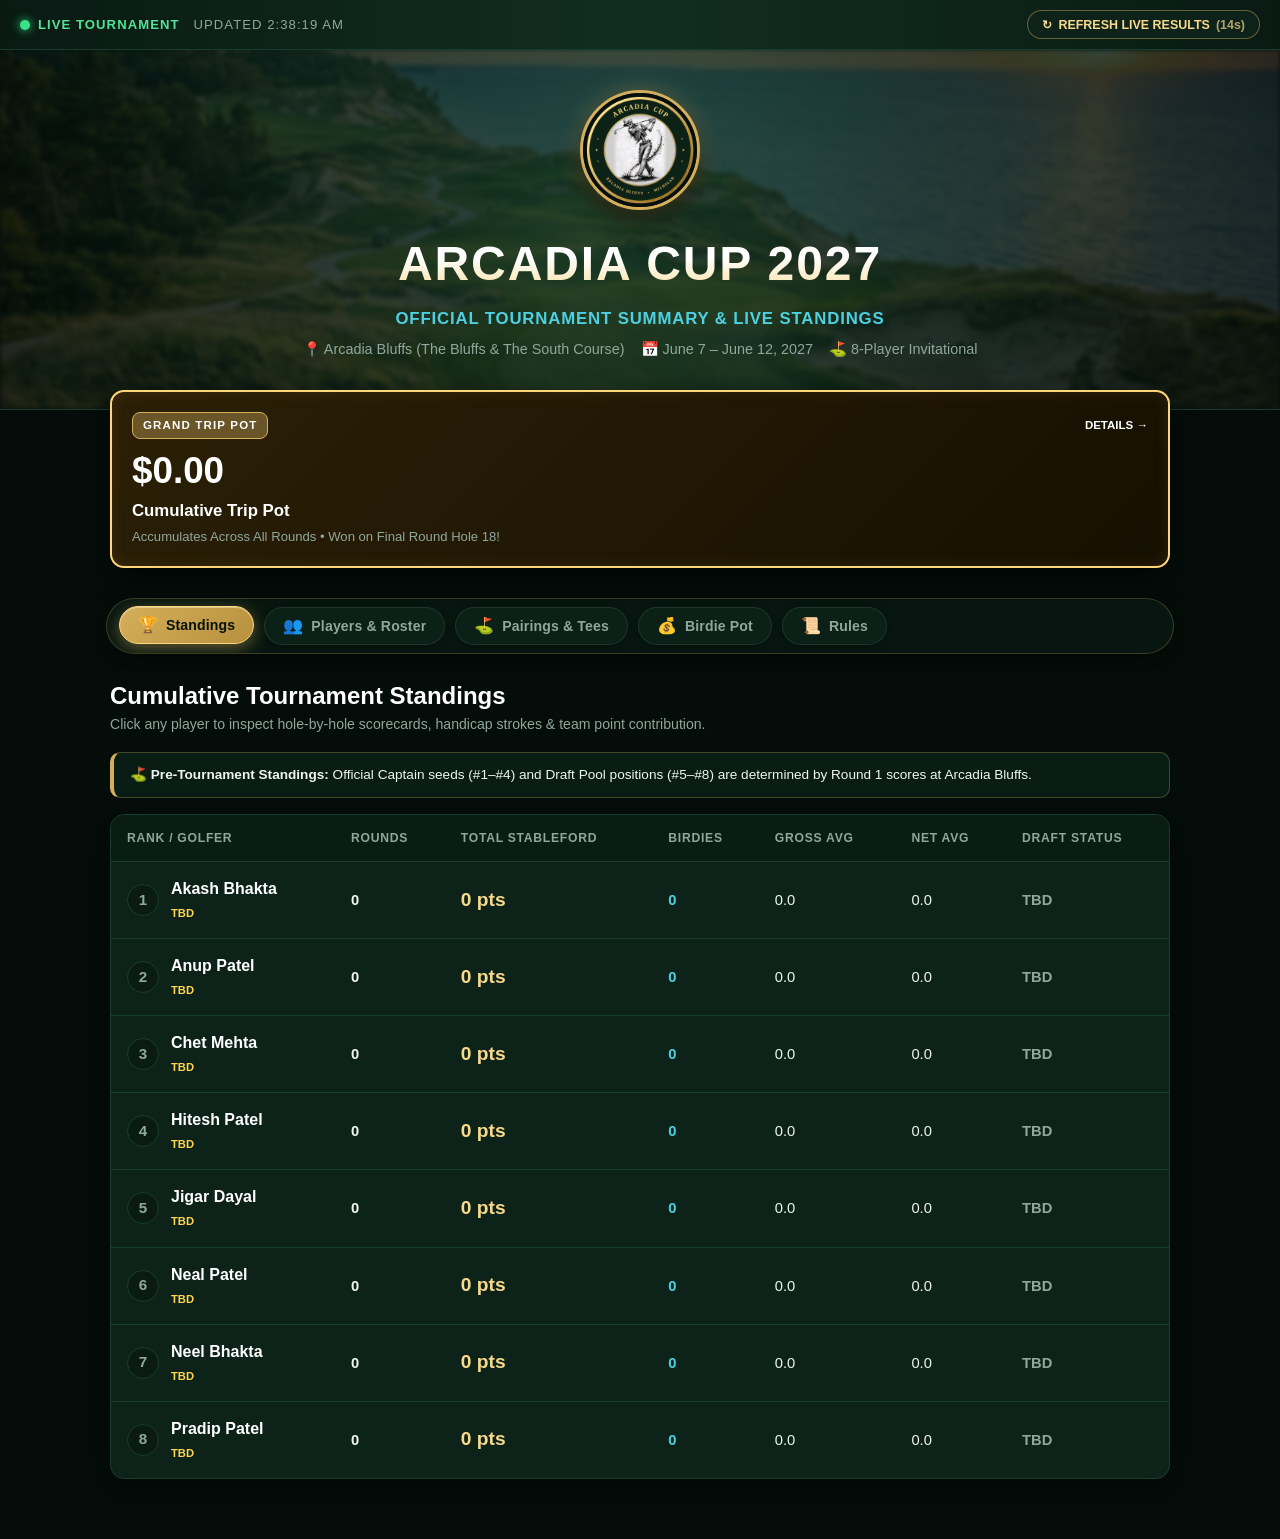
==== commit e17eb975: "Improve mobile website tab styling and make Captain Seeds and Draft Pool TBD until Round 1 finishes" ====
--- a/docs/index.html
+++ b/docs/index.html
@@ -51,11 +51,26 @@
   <!-- NAVIGATION TABS -->
   <nav class="nav-container" aria-label="Summary Navigation">
     <div class="nav-tabs" role="tablist">
-      <button class="tab-btn active" data-tab="standings" role="tab" type="button">Standings</button>
-      <button class="tab-btn" data-tab="roster" role="tab" type="button">Players &amp; Roster</button>
-      <button class="tab-btn" data-tab="pairings" role="tab" type="button">Pairings &amp; Tee Times</button>
-      <button class="tab-btn" data-tab="ledger" role="tab" type="button">Birdie Pot Ledger</button>
-      <button class="tab-btn" data-tab="rules" role="tab" type="button">Tournament Rules</button>
+      <button class="tab-btn active" data-tab="standings" role="tab" type="button">
+        <span class="tab-icon">🏆</span>
+        <span class="tab-label">Standings</span>
+      </button>
+      <button class="tab-btn" data-tab="roster" role="tab" type="button">
+        <span class="tab-icon">👥</span>
+        <span class="tab-label">Players &amp; Roster</span>
+      </button>
+      <button class="tab-btn" data-tab="pairings" role="tab" type="button">
+        <span class="tab-icon">⛳</span>
+        <span class="tab-label">Pairings &amp; Tees</span>
+      </button>
+      <button class="tab-btn" data-tab="ledger" role="tab" type="button">
+        <span class="tab-icon">💰</span>
+        <span class="tab-label">Birdie Pot</span>
+      </button>
+      <button class="tab-btn" data-tab="rules" role="tab" type="button">
+        <span class="tab-icon">📜</span>
+        <span class="tab-label">Rules</span>
+      </button>
     </div>
   </nav>
 
--- a/docs/styles.css
+++ b/docs/styles.css
@@ -268,44 +268,75 @@
 .nav-container {
   max-width: 1100px;
   margin: 0 auto 24px;
-  padding: 0 20px;
+  padding: 0 16px;
+  position: relative;
 }
 
 .nav-tabs {
   display: flex;
+  align-items: center;
+  gap: 10px;
+  background: rgba(8, 24, 18, 0.92);
+  backdrop-filter: blur(16px);
+  -webkit-backdrop-filter: blur(16px);
+  padding: 8px 12px;
+  border-radius: var(--radius-full);
+  border: 1px solid rgba(213, 174, 91, 0.25);
+  box-shadow: 0 8px 24px rgba(0, 0, 0, 0.45);
+  overflow-x: auto;
+  scroll-snap-type: x proximity;
+  -webkit-overflow-scrolling: touch;
+  scrollbar-width: none;
+}
+
+.nav-tabs::-webkit-scrollbar {
+  display: none;
+}
+
+.tab-btn {
+  flex: 0 0 auto;
+  display: inline-flex;
+  align-items: center;
+  justify-content: center;
   gap: 8px;
-  background: var(--bg-surface);
-  padding: 6px;
-  border-radius: var(--radius-md);
-  border: 1px solid var(--line);
-  overflow-x: auto;
-}
-
-.tab-btn {
-  flex: 1;
-  min-width: 140px;
-  padding: 12px 16px;
-  background: transparent;
+  padding: 10px 18px;
+  background: rgba(14, 38, 28, 0.7);
   color: var(--text-muted);
-  border: none;
-  border-radius: 10px;
-  font-size: 0.9rem;
-  font-weight: 800;
+  border: 1px solid rgba(255, 255, 255, 0.09);
+  border-radius: var(--radius-full);
+  font-size: 0.88rem;
+  font-weight: 700;
   cursor: pointer;
-  transition: all 0.2s ease;
+  transition: all 0.25s cubic-bezier(0.4, 0, 0.2, 1);
   white-space: nowrap;
   text-align: center;
+  scroll-snap-align: start;
+  box-shadow: 0 2px 6px rgba(0, 0, 0, 0.3);
 }
 
 .tab-btn:hover {
-  color: #fff;
-  background: rgba(255,255,255,0.05);
+  color: #ffffff;
+  background: rgba(24, 61, 46, 0.9);
+  border-color: rgba(213, 174, 91, 0.35);
+  transform: translateY(-1px);
 }
 
 .tab-btn.active {
-  background: var(--gold);
-  color: #06110a;
-  box-shadow: 0 4px 14px var(--gold-glow);
+  background: linear-gradient(135deg, #d5ae5b 0%, #b8913e 100%);
+  color: #051109;
+  font-weight: 900;
+  border-color: #ffd778;
+  box-shadow: 0 4px 16px rgba(213, 174, 91, 0.45), inset 0 1px 0 rgba(255, 255, 255, 0.4);
+  transform: translateY(-1px);
+}
+
+.tab-icon {
+  font-size: 1rem;
+  line-height: 1;
+}
+
+.tab-label {
+  letter-spacing: 0.01em;
 }
 
 /* MAIN CONTENT WRAPPER */
@@ -780,6 +811,43 @@
   color: var(--gold-light);
 }
 
+.stat-pill-val.tbd-val {
+  color: #ffd54f;
+  font-size: 1.25rem;
+  font-weight: 900;
+  letter-spacing: 0.04em;
+}
+
+.stat-pill-hint {
+  display: block;
+  font-size: 0.68rem;
+  color: var(--text-muted);
+  margin-top: 3px;
+  font-weight: 600;
+}
+
+.filter-tbd-note {
+  font-size: 0.8rem;
+  color: #ffd54f;
+  background: rgba(255, 213, 79, 0.1);
+  padding: 8px 16px;
+  border-radius: var(--radius-full);
+  border: 1px solid rgba(255, 213, 79, 0.3);
+  font-weight: 600;
+}
+
+.standings-notice-card {
+  background: rgba(14, 38, 28, 0.7);
+  border: 1px solid rgba(213, 174, 91, 0.3);
+  border-left: 4px solid var(--gold);
+  border-radius: 10px;
+  padding: 12px 16px;
+  margin-bottom: 16px;
+  font-size: 0.85rem;
+  color: var(--text-main);
+  line-height: 1.5;
+}
+
 .roster-filters {
   display: flex;
   gap: 8px;
@@ -935,6 +1003,18 @@
   border: 1px solid var(--cyan);
 }
 
+.tbd-badge {
+  background: rgba(255, 213, 79, 0.14);
+  color: #ffd54f;
+  border: 1px solid rgba(255, 213, 79, 0.45);
+  font-weight: 800;
+}
+
+.tbd-tag {
+  color: #ffd54f !important;
+  font-weight: 800;
+}
+
 .player-specs-grid {
   display: grid;
   grid-template-columns: repeat(2, 1fr);
@@ -1150,13 +1230,14 @@
   }
 
   .nav-container {
-    padding: 0 12px;
+    padding: 0 10px;
     margin-bottom: 16px;
   }
 
   .nav-tabs {
-    padding: 4px;
-    gap: 4px;
+    padding: 6px 8px;
+    gap: 8px;
+    border-radius: var(--radius-full);
     scrollbar-width: none;
   }
 
@@ -1165,9 +1246,15 @@
   }
 
   .tab-btn {
-    min-width: 95px;
-    padding: 8px 10px;
-    font-size: 0.78rem;
+    flex: 0 0 auto;
+    padding: 8px 13px;
+    font-size: 0.8rem;
+    gap: 6px;
+    border-radius: var(--radius-full);
+  }
+
+  .tab-icon {
+    font-size: 0.92rem;
   }
 
   .main-wrapper {
@@ -1300,6 +1387,9 @@
   }
 
   .nav-tabs {
+    padding: 7px 10px;
+    gap: 8px;
+    border-radius: var(--radius-full);
     scrollbar-width: none;
   }
 
@@ -1308,9 +1398,15 @@
   }
 
   .tab-btn {
-    min-width: 110px;
-    font-size: 0.82rem;
-    padding: 10px 12px;
+    flex: 0 0 auto;
+    font-size: 0.84rem;
+    padding: 9px 15px;
+    gap: 6px;
+    border-radius: var(--radius-full);
+  }
+
+  .tab-icon {
+    font-size: 0.96rem;
   }
 
   .roster-grid {
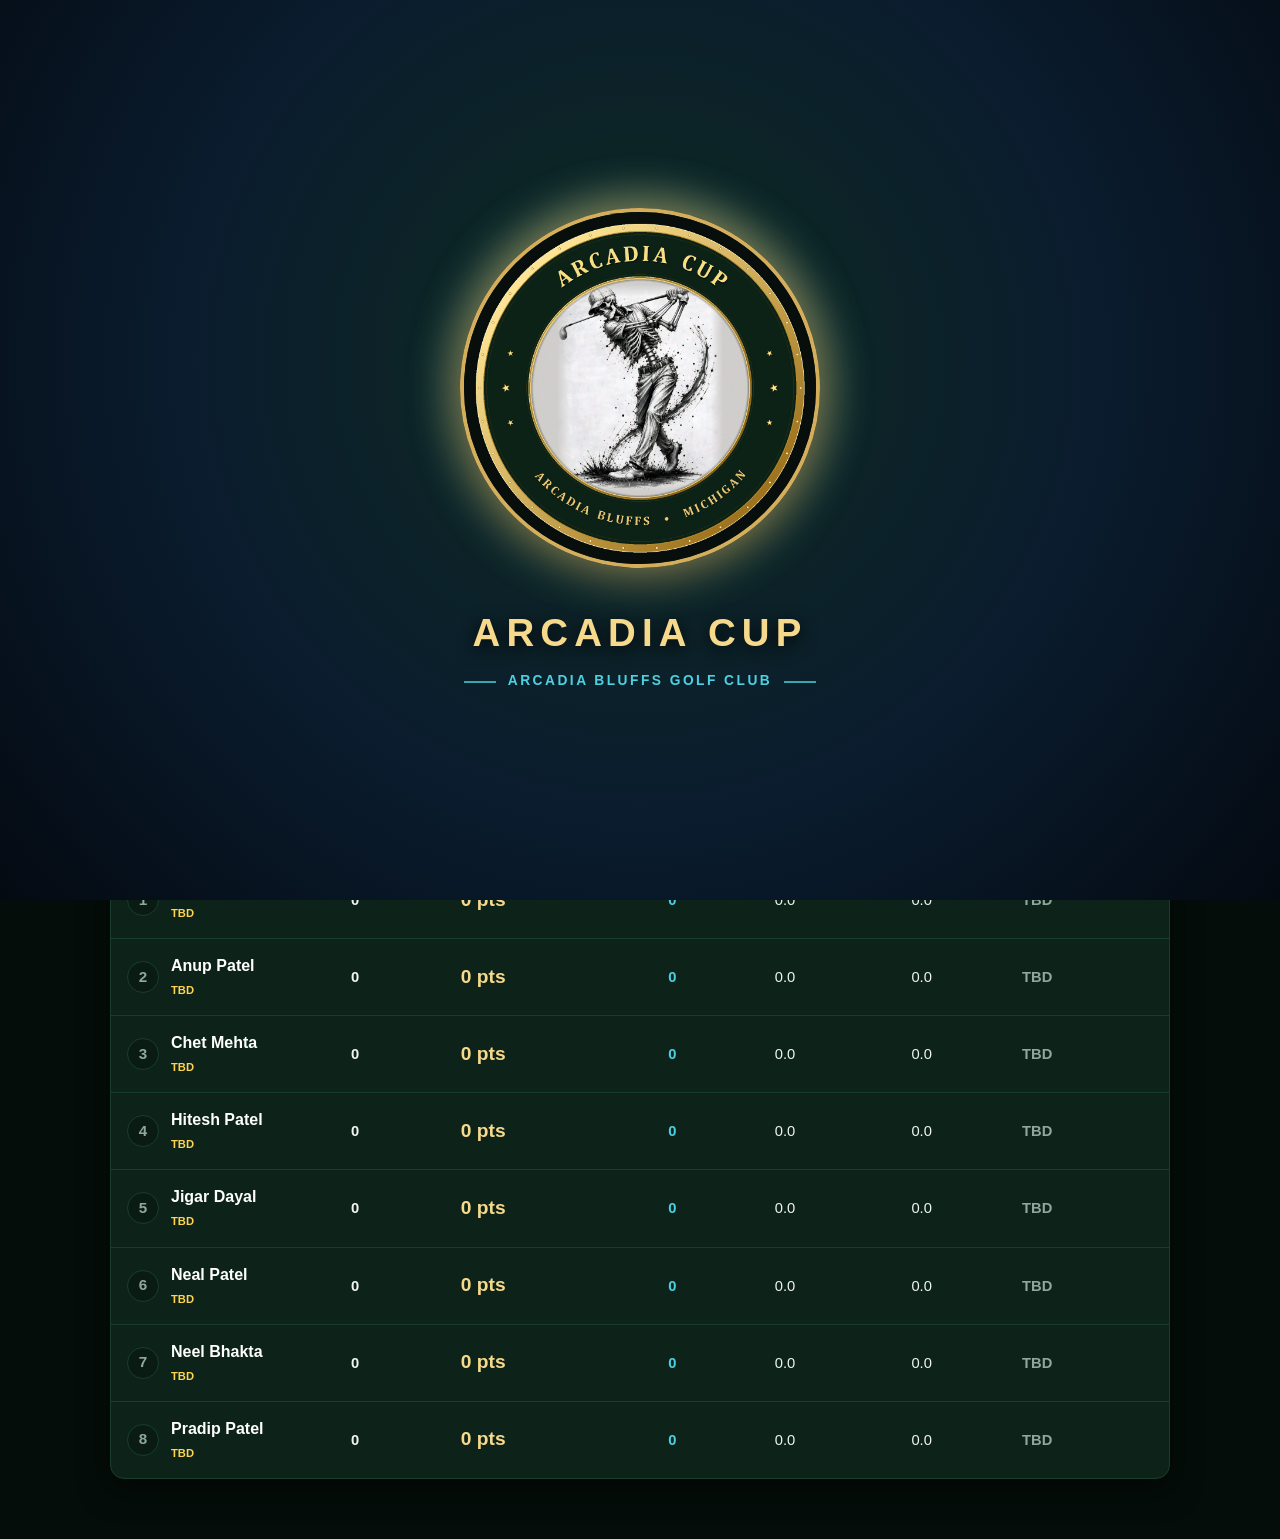
==== commit 17ef9e88: "Rename app to Arcadia, add website startup logo transition, and add streamlined AI course JSON instr" ====
--- a/docs/index.html
+++ b/docs/index.html
@@ -9,6 +9,23 @@
   <link rel="stylesheet" href="styles.css">
 </head>
 <body>
+
+  <!-- SPLASH OVERLAY MATCHING APP STARTUP ANIMATION -->
+  <div id="splashOverlay" class="splash-overlay" aria-label="Arcadia Cup Loading Screen">
+    <div class="splash-content">
+      <div class="splash-emblem-wrap">
+        <img src="assets/arcadia_cup_crest.jpg" alt="Arcadia Cup Crest" class="splash-emblem">
+      </div>
+      <div class="splash-titles">
+        <h1 class="splash-title">ARCADIA CUP</h1>
+        <div class="splash-subtitle-wrap">
+          <span class="splash-line"></span>
+          <span class="splash-subtitle">ARCADIA BLUFFS GOLF CLUB</span>
+          <span class="splash-line"></span>
+        </div>
+      </div>
+    </div>
+  </div>
 
   <!-- TOP LIVE STATUS BAR -->
   <header class="live-bar">
--- a/docs/styles.css
+++ b/docs/styles.css
@@ -1454,3 +1454,136 @@
   }
 }
 
+/* ==========================================================================
+   SPLASH SCREEN OVERLAY (MATCHES FLUTTER APP STARTUP TRANSITION)
+   ========================================================================== */
+.splash-overlay {
+  position: fixed;
+  inset: 0;
+  z-index: 99999;
+  display: flex;
+  justify-content: center;
+  align-items: center;
+  background: radial-gradient(circle at 50% 40%, #0F2B20 0%, #0A1C2E 55%, #040A12 100%);
+  cursor: pointer;
+  user-select: none;
+  opacity: 1;
+  visibility: visible;
+  transition: opacity 0.85s cubic-bezier(0.4, 0, 0.2, 1),
+              transform 0.85s cubic-bezier(0.4, 0, 0.2, 1),
+              visibility 0.85s ease;
+}
+
+.splash-overlay.hidden {
+  opacity: 0;
+  visibility: hidden;
+  transform: scale(1.06);
+  pointer-events: none;
+}
+
+.splash-content {
+  display: flex;
+  flex-direction: column;
+  align-items: center;
+  text-align: center;
+  padding: 24px;
+}
+
+.splash-emblem-wrap {
+  width: min(84vw, 360px);
+  height: min(84vw, 360px);
+  border-radius: 50%;
+  border: 4.5px solid #d5ae5b;
+  box-shadow: 
+    0 0 40px 8px rgba(213, 174, 91, 0.55),
+    0 0 54px 4px rgba(77, 208, 225, 0.32),
+    0 14px 32px rgba(0, 0, 0, 0.85);
+  overflow: hidden;
+  animation: splashScaleIn 1.3s cubic-bezier(0.175, 0.885, 0.32, 1.275) forwards,
+             splashGlowPulse 2.8s ease-in-out infinite alternate;
+}
+
+.splash-emblem {
+  width: 100%;
+  height: 100%;
+  object-fit: cover;
+  display: block;
+}
+
+.splash-titles {
+  margin-top: 36px;
+  animation: splashFadeInUp 1.1s ease-out 0.25s forwards;
+  opacity: 0;
+}
+
+.splash-title {
+  color: #f7d98c;
+  font-size: clamp(1.8rem, 6vw, 2.4rem);
+  font-weight: 900;
+  letter-spacing: 0.16em;
+  text-shadow: 0 4px 18px rgba(0, 0, 0, 0.95);
+  margin-bottom: 10px;
+}
+
+.splash-subtitle-wrap {
+  display: flex;
+  align-items: center;
+  justify-content: center;
+  gap: 12px;
+}
+
+.splash-line {
+  display: inline-block;
+  width: 32px;
+  height: 1.5px;
+  background-color: rgba(77, 208, 225, 0.75);
+}
+
+.splash-subtitle {
+  color: #4dd0e1;
+  font-size: clamp(0.72rem, 2.8vw, 0.86rem);
+  font-weight: 800;
+  letter-spacing: 0.18em;
+  text-transform: uppercase;
+}
+
+@keyframes splashScaleIn {
+  0% {
+    transform: scale(0.65);
+    opacity: 0;
+  }
+  50% {
+    opacity: 1;
+  }
+  100% {
+    transform: scale(1);
+    opacity: 1;
+  }
+}
+
+@keyframes splashFadeInUp {
+  0% {
+    opacity: 0;
+    transform: translateY(14px);
+  }
+  100% {
+    opacity: 1;
+    transform: translateY(0);
+  }
+}
+
+@keyframes splashGlowPulse {
+  0% {
+    box-shadow: 
+      0 0 32px 6px rgba(213, 174, 91, 0.45),
+      0 0 44px 2px rgba(77, 208, 225, 0.25),
+      0 12px 28px rgba(0, 0, 0, 0.85);
+  }
+  100% {
+    box-shadow: 
+      0 0 46px 12px rgba(213, 174, 91, 0.7),
+      0 0 62px 6px rgba(77, 208, 225, 0.42),
+      0 16px 36px rgba(0, 0, 0, 0.9);
+  }
+}
+
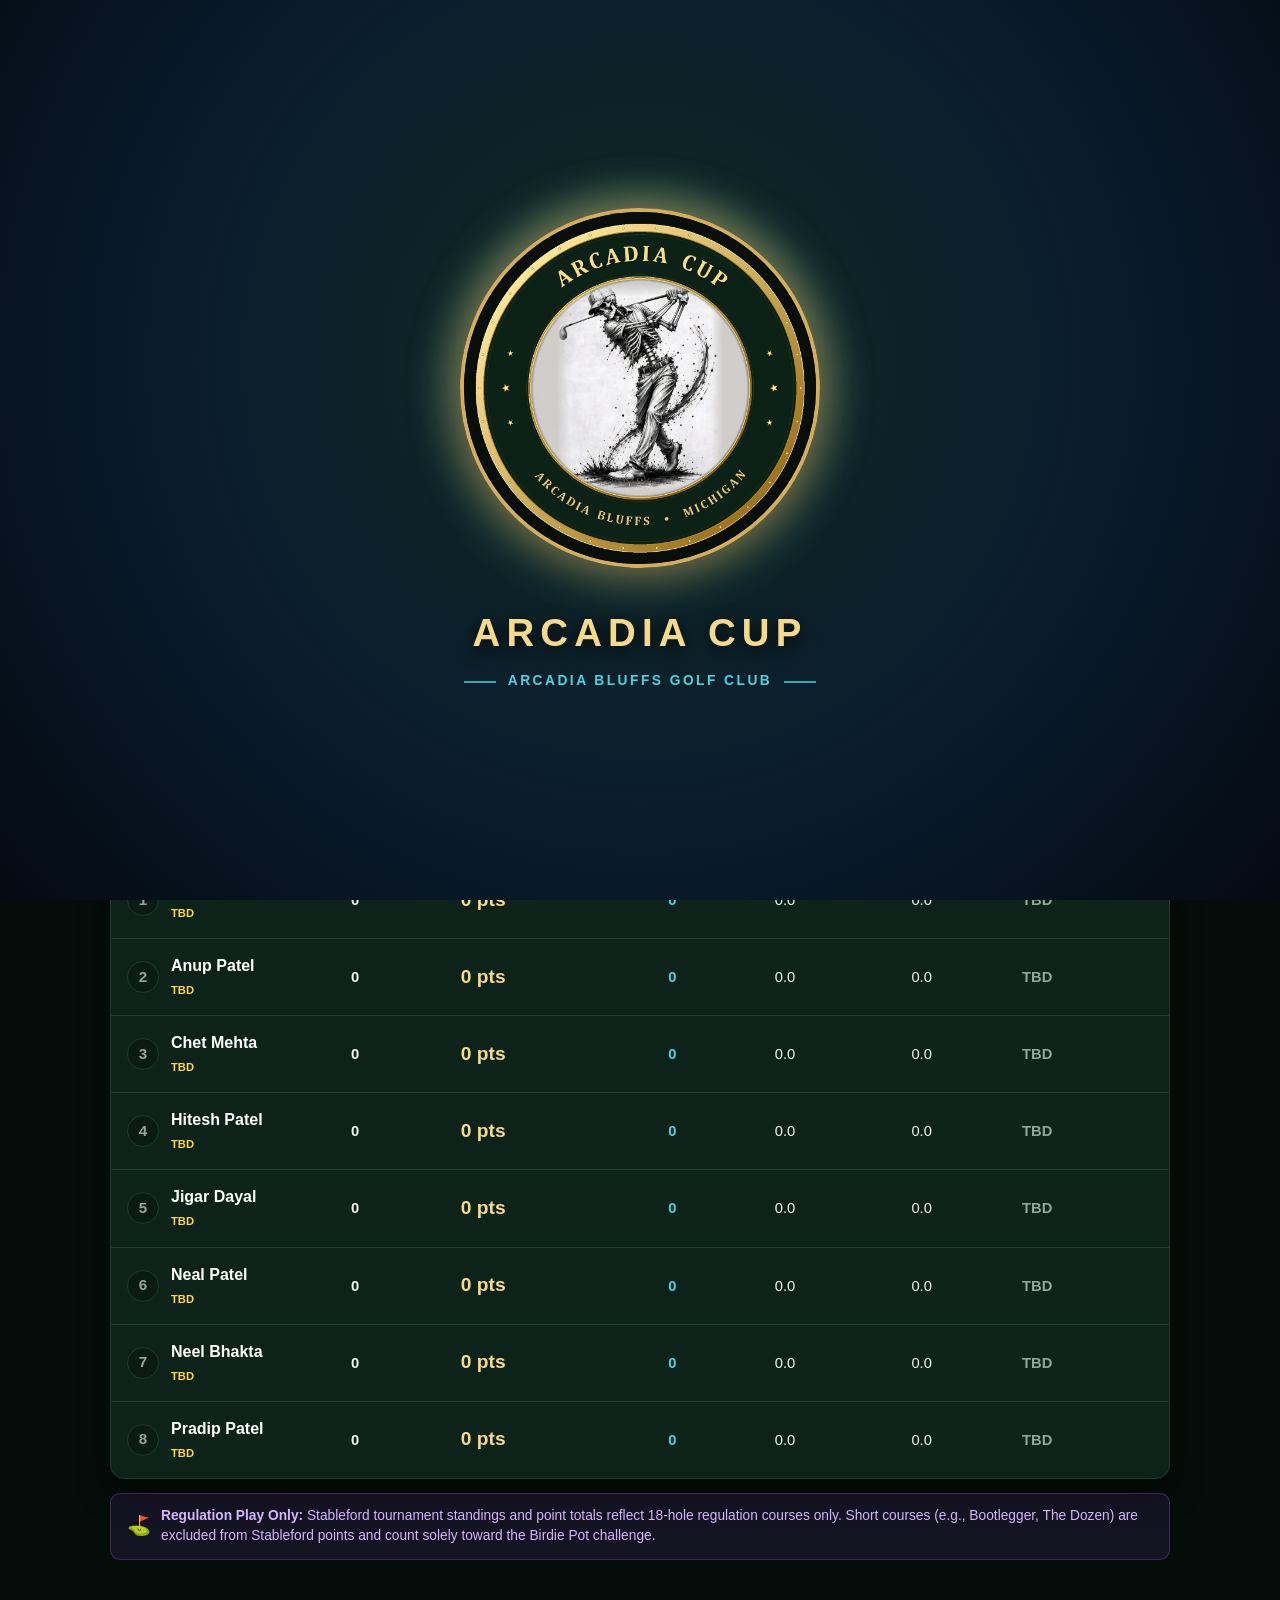
==== commit 21abc0b7: "Add tournament rules & pot nuances to website, update Gemini OCR to 3.8/3.6, and add R8 ProGuard rul" ====
--- a/docs/index.html
+++ b/docs/index.html
@@ -80,6 +80,10 @@
         <span class="tab-icon">⛳</span>
         <span class="tab-label">Pairings &amp; Tees</span>
       </button>
+      <button class="tab-btn" data-tab="courses" role="tab" type="button">
+        <span class="tab-icon">🗺️</span>
+        <span class="tab-label">Courses</span>
+      </button>
       <button class="tab-btn" data-tab="ledger" role="tab" type="button">
         <span class="tab-icon">💰</span>
         <span class="tab-label">Birdie Pot</span>
--- a/docs/styles.css
+++ b/docs/styles.css
@@ -23,6 +23,13 @@
   --radius-full: 9999px;
   
   --shadow-main: 0 10px 30px rgba(0, 0, 0, 0.55);
+
+  /* Short Course Royal Purple Palette */
+  --purple-primary: #a855f7;
+  --purple-light: #c084fc;
+  --purple-bg: #181028;
+  --purple-border: rgba(168, 85, 247, 0.45);
+  --purple-glow: rgba(168, 85, 247, 0.25);
 }
 
 * {
@@ -1587,3 +1594,666 @@
   }
 }
 
+/* SHORT COURSE ROYAL PURPLE THEME */
+.short-course-pot-card {
+  border-color: var(--purple-primary) !important;
+  background: linear-gradient(135deg, #1d0f30 0%, #10081d 100%) !important;
+  box-shadow: 0 8px 24px rgba(0, 0, 0, 0.6), inset 0 0 15px rgba(168, 85, 247, 0.2) !important;
+}
+
+.short-course-pot-card:hover {
+  border-color: var(--purple-light) !important;
+  box-shadow: 0 14px 30px var(--purple-glow) !important;
+}
+
+.pot-badge.badge-purple {
+  background: rgba(168, 85, 247, 0.25) !important;
+  color: #f3e8ff !important;
+  border-color: var(--purple-primary) !important;
+}
+
+/* COURSES TAB STYLES */
+.courses-filter-bar {
+  display: flex;
+  gap: 10px;
+  flex-wrap: wrap;
+  margin-bottom: 20px;
+}
+
+.course-filter-chip {
+  background: var(--bg-card);
+  color: var(--text-muted);
+  border: 1px solid var(--line);
+  padding: 8px 18px;
+  border-radius: var(--radius-full);
+  font-size: 0.85rem;
+  font-weight: 700;
+  cursor: pointer;
+  transition: all 0.2s ease;
+}
+
+.course-filter-chip:hover {
+  color: var(--text-main);
+  border-color: var(--cyan);
+}
+
+.course-filter-chip.active {
+  background: var(--bg-elevated);
+  color: var(--gold-light);
+  border-color: var(--gold);
+}
+
+.course-filter-chip.purple-chip.active {
+  background: #25123d;
+  color: #f3e8ff;
+  border-color: var(--purple-primary);
+}
+
+.courses-grid {
+  display: grid;
+  grid-template-columns: repeat(auto-fill, minmax(320px, 1fr));
+  gap: 20px;
+}
+
+.course-card {
+  background: var(--bg-card);
+  border: 1px solid var(--line);
+  border-radius: var(--radius-md);
+  padding: 22px;
+  display: flex;
+  flex-direction: column;
+  justify-content: space-between;
+  transition: transform 0.2s ease, box-shadow 0.2s ease, border-color 0.2s ease;
+  position: relative;
+  overflow: hidden;
+}
+
+.course-card:hover {
+  transform: translateY(-3px);
+  border-color: var(--cyan);
+  box-shadow: 0 12px 28px rgba(0, 0, 0, 0.5);
+}
+
+.course-card.is-short-course {
+  background: linear-gradient(145deg, #1c0e2e, #11071e);
+  border: 2px solid var(--purple-primary);
+  box-shadow: 0 8px 24px rgba(168, 85, 247, 0.15);
+}
+
+.course-card.is-short-course:hover {
+  border-color: var(--purple-light);
+  box-shadow: 0 14px 32px rgba(168, 85, 247, 0.28);
+}
+
+.course-badge {
+  display: inline-flex;
+  align-items: center;
+  gap: 6px;
+  padding: 4px 10px;
+  border-radius: 6px;
+  font-size: 0.75rem;
+  font-weight: 900;
+  letter-spacing: 0.08em;
+  text-transform: uppercase;
+  margin-bottom: 12px;
+}
+
+.course-badge.badge-reg {
+  background: rgba(77, 208, 225, 0.15);
+  border: 1px solid rgba(77, 208, 225, 0.4);
+  color: #4dd0e1;
+}
+
+.course-badge.badge-short {
+  background: rgba(168, 85, 247, 0.25);
+  border: 1px solid #a855f7;
+  color: #f3e8ff;
+}
+
+.course-name {
+  font-size: 1.25rem;
+  font-weight: 800;
+  color: #fff;
+  margin-bottom: 6px;
+}
+
+.course-desc {
+  font-size: 0.85rem;
+  color: var(--text-muted);
+  margin-bottom: 16px;
+  line-height: 1.45;
+}
+
+.course-card.is-short-course .course-desc {
+  color: #d8b4fe;
+}
+
+.course-stats-grid {
+  display: grid;
+  grid-template-columns: repeat(4, 1fr);
+  gap: 8px;
+  background: rgba(0, 0, 0, 0.28);
+  border-radius: var(--radius-sm);
+  padding: 10px 8px;
+  margin-bottom: 14px;
+  text-align: center;
+}
+
+.course-stat-item {
+  display: flex;
+  flex-direction: column;
+}
+
+.course-stat-label {
+  font-size: 0.68rem;
+  color: var(--text-muted);
+  font-weight: 700;
+  text-transform: uppercase;
+  letter-spacing: 0.05em;
+}
+
+.course-card.is-short-course .course-stat-label {
+  color: #c084fc;
+}
+
+.course-stat-val {
+  font-size: 1.05rem;
+  font-weight: 900;
+  color: #fff;
+}
+
+.course-notice-box {
+  padding: 12px 14px;
+  border-radius: var(--radius-sm);
+  font-size: 0.82rem;
+  line-height: 1.45;
+}
+
+.course-notice-box.reg-notice {
+  background: rgba(77, 208, 225, 0.08);
+  border-left: 3px solid var(--cyan);
+  color: #b2ebf2;
+}
+
+.course-notice-box.short-notice {
+  background: rgba(168, 85, 247, 0.15);
+  border-left: 3px solid var(--purple-primary);
+  color: #f3e8ff;
+}
+
+/* ============================================================
+   TOURNAMENT RULES & SCORING METHOD STYLES
+   ============================================================ */
+.rules-wrapper {
+  max-width: 960px;
+  margin: 0 auto;
+  padding: 10px 0 40px;
+}
+
+.rules-hero-card {
+  display: flex;
+  align-items: center;
+  gap: 20px;
+  background: linear-gradient(135deg, #0f2b20 0%, #061811 100%);
+  border: 1.5px solid var(--line-gold);
+  border-radius: var(--radius-lg);
+  padding: 24px;
+  margin-bottom: 24px;
+  box-shadow: 0 12px 36px rgba(0, 0, 0, 0.45);
+  position: relative;
+  overflow: hidden;
+}
+
+.rules-hero-card::after {
+  content: "";
+  position: absolute;
+  top: -50%;
+  right: -20%;
+  width: 300px;
+  height: 300px;
+  background: radial-gradient(circle, var(--gold-glow) 0%, transparent 70%);
+  pointer-events: none;
+}
+
+.rules-crest-wrap {
+  width: 76px;
+  height: 76px;
+  flex-shrink: 0;
+  border-radius: 50%;
+  border: 2px solid var(--gold);
+  padding: 3px;
+  background: var(--bg-card);
+  box-shadow: 0 0 16px var(--gold-glow);
+}
+
+.rules-crest-img {
+  width: 100%;
+  height: 100%;
+  border-radius: 50%;
+  object-fit: cover;
+  display: block;
+}
+
+.rules-hero-titles h2 {
+  font-size: 1.6rem;
+  font-weight: 900;
+  color: var(--cyan);
+  letter-spacing: 0.05em;
+  margin-bottom: 4px;
+}
+
+.rules-hero-subtitle {
+  font-size: 1.05rem;
+  font-weight: 700;
+  color: var(--gold-light);
+  margin-bottom: 6px;
+}
+
+.rules-hero-meta {
+  font-size: 0.85rem;
+  color: var(--text-muted);
+}
+
+.rules-quick-nav {
+  display: flex;
+  flex-wrap: wrap;
+  gap: 8px;
+  margin-bottom: 24px;
+  padding: 12px 14px;
+  background: var(--bg-surface);
+  border: 1px solid var(--line);
+  border-radius: var(--radius-md);
+}
+
+.rules-nav-pill {
+  background: var(--bg-card);
+  color: var(--text-main);
+  border: 1px solid var(--line);
+  border-radius: var(--radius-full);
+  padding: 6px 14px;
+  font-size: 0.8rem;
+  font-weight: 700;
+  cursor: pointer;
+  text-decoration: none;
+  transition: all 0.2s ease;
+  display: inline-flex;
+  align-items: center;
+  gap: 6px;
+}
+
+.rules-nav-pill:hover {
+  background: var(--bg-card-hover);
+  border-color: var(--gold);
+  color: var(--gold-light);
+  transform: translateY(-1px);
+}
+
+.rules-card {
+  background: var(--bg-card);
+  border: 1px solid var(--line);
+  border-radius: var(--radius-md);
+  padding: 22px;
+  margin-bottom: 20px;
+  box-shadow: 0 6px 20px rgba(0, 0, 0, 0.3);
+  transition: border-color 0.2s ease;
+}
+
+.rules-card:hover {
+  border-color: rgba(213, 174, 91, 0.4);
+}
+
+.rules-card-header {
+  display: flex;
+  align-items: center;
+  justify-content: space-between;
+  margin-bottom: 12px;
+  flex-wrap: wrap;
+  gap: 10px;
+}
+
+.rules-card-title-wrap {
+  display: flex;
+  align-items: center;
+  gap: 12px;
+}
+
+.rules-num-badge {
+  width: 32px;
+  height: 32px;
+  border-radius: var(--radius-sm);
+  background: var(--cyan);
+  color: #04120a;
+  font-weight: 900;
+  font-size: 1rem;
+  display: flex;
+  align-items: center;
+  justify-content: center;
+  flex-shrink: 0;
+}
+
+.rules-card-title {
+  font-size: 1.25rem;
+  font-weight: 800;
+  color: #fff;
+}
+
+.rules-badge {
+  font-size: 0.72rem;
+  font-weight: 800;
+  letter-spacing: 0.08em;
+  padding: 4px 10px;
+  border-radius: var(--radius-sm);
+  text-transform: uppercase;
+}
+
+.badge-cyan {
+  background: rgba(77, 208, 225, 0.15);
+  color: var(--cyan);
+  border: 1px solid rgba(77, 208, 225, 0.4);
+}
+
+.badge-gold {
+  background: rgba(213, 174, 91, 0.15);
+  color: var(--gold-light);
+  border: 1px solid var(--line-gold);
+}
+
+.badge-red {
+  background: rgba(239, 68, 68, 0.15);
+  color: #f87171;
+  border: 1px solid rgba(239, 68, 68, 0.4);
+}
+
+.rules-lead-text {
+  font-size: 0.95rem;
+  color: var(--text-main);
+  line-height: 1.55;
+  margin-bottom: 14px;
+}
+
+.rules-bullets-list {
+  display: flex;
+  flex-direction: column;
+  gap: 10px;
+  margin-top: 12px;
+}
+
+.rules-bullet-item {
+  display: flex;
+  align-items: flex-start;
+  gap: 10px;
+  font-size: 0.88rem;
+  line-height: 1.45;
+  color: var(--text-muted);
+}
+
+.rules-bullet-dot {
+  color: var(--cyan);
+  font-size: 1.2rem;
+  line-height: 1;
+}
+
+.rules-bullet-item strong {
+  color: #fff;
+}
+
+/* Points Tables */
+.rules-points-table-wrap {
+  margin: 14px 0;
+  border-radius: var(--radius-sm);
+  border: 1px solid var(--line);
+  overflow: hidden;
+  background: rgba(0, 0, 0, 0.25);
+}
+
+.rules-points-table {
+  width: 100%;
+  border-collapse: collapse;
+  font-size: 0.88rem;
+}
+
+.rules-points-table th {
+  background: var(--bg-surface);
+  color: var(--text-muted);
+  font-weight: 700;
+  text-transform: uppercase;
+  font-size: 0.72rem;
+  letter-spacing: 0.05em;
+  padding: 9px 14px;
+  text-align: left;
+  border-bottom: 1px solid var(--line);
+}
+
+.rules-points-table td {
+  padding: 10px 14px;
+  border-bottom: 1px solid rgba(24, 61, 46, 0.6);
+  color: var(--text-main);
+}
+
+.rules-points-table tr:last-child td {
+  border-bottom: none;
+}
+
+.points-val {
+  font-weight: 900;
+  font-size: 0.98rem;
+  text-align: right;
+  color: var(--cyan);
+}
+
+.points-val.penalty {
+  color: #f87171;
+}
+
+/* Draft Ladder */
+.draft-ladder-grid {
+  display: grid;
+  grid-template-columns: repeat(auto-fit, minmax(200px, 1fr));
+  gap: 10px;
+  margin: 14px 0;
+}
+
+.draft-step-card {
+  background: var(--bg-surface);
+  border: 1px solid var(--line);
+  border-radius: var(--radius-sm);
+  padding: 12px 14px;
+  position: relative;
+}
+
+.draft-step-num {
+  width: 24px;
+  height: 24px;
+  border-radius: 6px;
+  background: var(--bg-card);
+  border: 1px solid var(--line-gold);
+  color: var(--gold-light);
+  font-size: 0.75rem;
+  font-weight: 900;
+  display: flex;
+  align-items: center;
+  justify-content: center;
+  margin-bottom: 8px;
+}
+
+.draft-step-title {
+  font-size: 0.9rem;
+  font-weight: 800;
+  color: #fff;
+  margin-bottom: 4px;
+}
+
+.draft-step-desc {
+  font-size: 0.78rem;
+  color: var(--text-muted);
+  line-height: 1.35;
+}
+
+/* Birdie Pot Section */
+.birdie-pot-rules-card {
+  background: linear-gradient(135deg, #2b1f06 0%, #130d02 100%);
+  border: 2px solid var(--gold);
+  border-radius: var(--radius-lg);
+  padding: 26px;
+  margin-top: 28px;
+  box-shadow: 0 12px 38px rgba(0, 0, 0, 0.6);
+  position: relative;
+  overflow: hidden;
+}
+
+.birdie-pot-rules-card::before {
+  content: "";
+  position: absolute;
+  top: 0;
+  right: 0;
+  width: 200px;
+  height: 200px;
+  background: radial-gradient(circle, rgba(213, 174, 91, 0.2) 0%, transparent 70%);
+  pointer-events: none;
+}
+
+.pot-rule-block {
+  background: rgba(0, 0, 0, 0.35);
+  border: 1px solid rgba(213, 174, 91, 0.35);
+  border-radius: var(--radius-md);
+  padding: 16px;
+  margin-bottom: 12px;
+}
+
+.pot-rule-block h4 {
+  font-size: 1.05rem;
+  color: var(--gold-light);
+  font-weight: 900;
+  margin-bottom: 6px;
+  display: flex;
+  align-items: center;
+  gap: 8px;
+}
+
+.pot-rule-block p {
+  font-size: 0.88rem;
+  color: #fff;
+  line-height: 1.45;
+}
+
+/* Interactive Calculator */
+.calc-wrapper {
+  background: rgba(0, 0, 0, 0.45);
+  border: 1.5px solid var(--gold);
+  border-radius: var(--radius-md);
+  padding: 20px;
+  margin-top: 20px;
+}
+
+.calc-title {
+  font-size: 1.15rem;
+  font-weight: 900;
+  color: var(--gold-light);
+  margin-bottom: 14px;
+  display: flex;
+  align-items: center;
+  gap: 8px;
+}
+
+.calc-controls {
+  display: flex;
+  align-items: center;
+  gap: 12px;
+  margin-bottom: 16px;
+  flex-wrap: wrap;
+}
+
+.calc-slider-wrap {
+  display: flex;
+  align-items: center;
+  gap: 12px;
+  flex: 1;
+  min-width: 220px;
+}
+
+.calc-slider-wrap input[type=range] {
+  flex: 1;
+  accent-color: var(--gold);
+}
+
+.calc-birdie-badge {
+  background: var(--gold);
+  color: #04120a;
+  font-weight: 900;
+  font-size: 1.1rem;
+  padding: 4px 14px;
+  border-radius: var(--radius-full);
+}
+
+.calc-quick-btns {
+  display: flex;
+  gap: 6px;
+  flex-wrap: wrap;
+}
+
+.calc-btn {
+  background: var(--bg-card);
+  color: var(--gold-light);
+  border: 1px solid var(--line-gold);
+  padding: 5px 12px;
+  border-radius: var(--radius-sm);
+  font-size: 0.78rem;
+  font-weight: 800;
+  cursor: pointer;
+  transition: all 0.15s ease;
+}
+
+.calc-btn:hover {
+  background: var(--gold);
+  color: #000;
+}
+
+.calc-results-grid {
+  display: grid;
+  grid-template-columns: repeat(auto-fit, minmax(130px, 1fr));
+  gap: 10px;
+}
+
+.calc-result-card {
+  background: var(--bg-surface);
+  border: 1px solid var(--line);
+  border-radius: var(--radius-sm);
+  padding: 12px;
+  text-align: center;
+}
+
+.calc-result-label {
+  font-size: 0.7rem;
+  color: var(--text-muted);
+  text-transform: uppercase;
+  font-weight: 700;
+  letter-spacing: 0.05em;
+  margin-bottom: 4px;
+}
+
+.calc-result-val {
+  font-size: 1.25rem;
+  font-weight: 900;
+  color: #fff;
+}
+
+.calc-result-card.highlight {
+  border-color: var(--gold);
+  background: rgba(213, 174, 91, 0.12);
+}
+
+.calc-result-card.highlight .calc-result-val {
+  color: var(--gold-light);
+}
+
+@media (max-width: 600px) {
+  .rules-hero-card {
+    flex-direction: column;
+    text-align: center;
+  }
+  .rules-card-header {
+    flex-direction: column;
+    align-items: flex-start;
+  }
+}
+
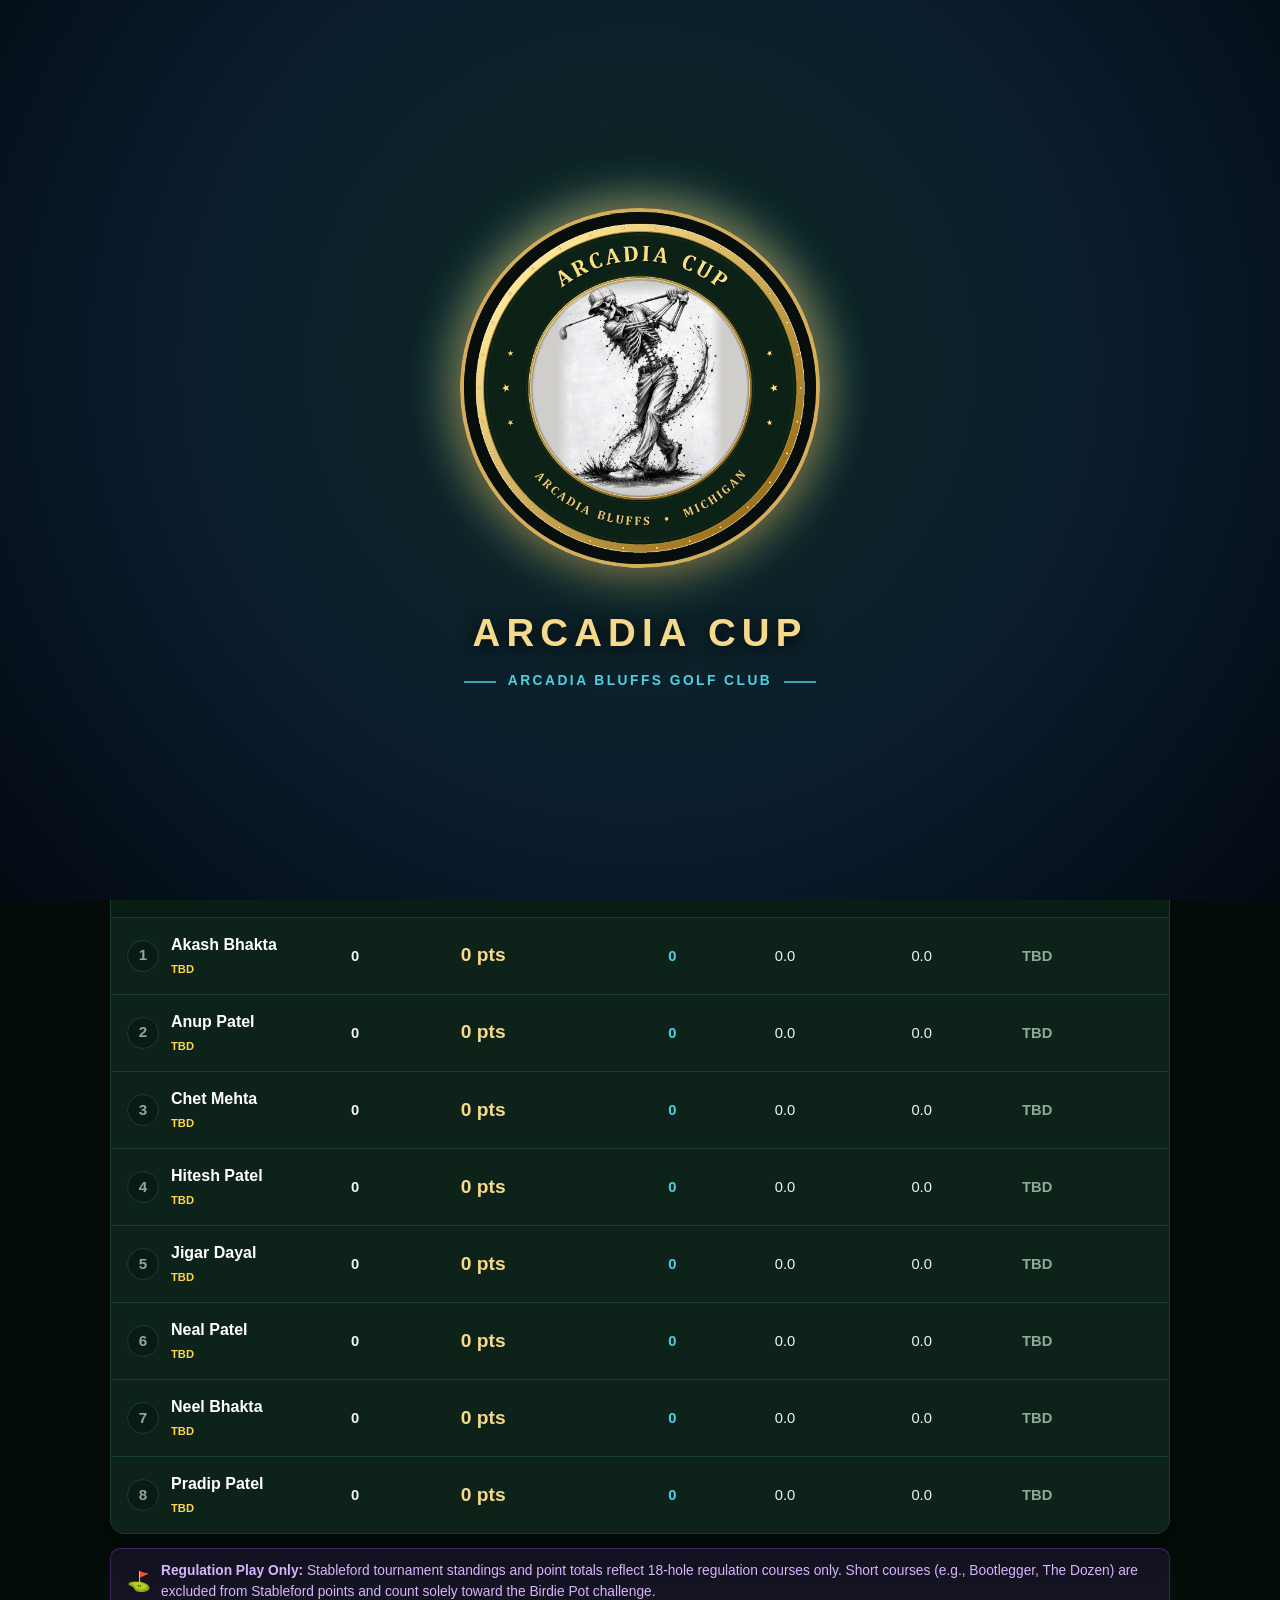
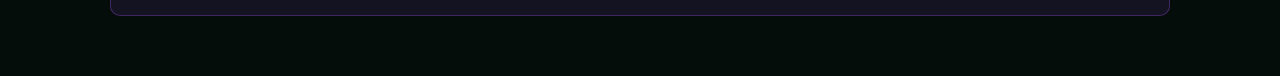
==== commit 92c3b06b: "Convert navigation tabs to 3x2 grid layout so all 6 buttons are visible simultaneously without scrol" ====
--- a/docs/index.html
+++ b/docs/index.html
@@ -6,7 +6,7 @@
   <title>Arcadia Cup 2027 — Official Tournament Summary, Standings & Roster</title>
   <meta name="description" content="Live summary, cumulative standings, 8-player roster, tee time pairings, and birdie pot breakdown for the 2027 Arcadia Bluffs Golf Trip.">
   <link rel="icon" type="image/jpeg" href="assets/arcadia_cup_crest.jpg">
-  <link rel="stylesheet" href="styles.css">
+  <link rel="stylesheet" href="styles.css?v=2027grid1">
 </head>
 <body>
 
@@ -74,11 +74,11 @@
       </button>
       <button class="tab-btn" data-tab="roster" role="tab" type="button">
         <span class="tab-icon">👥</span>
-        <span class="tab-label">Players &amp; Roster</span>
+        <span class="tab-label">Roster</span>
       </button>
       <button class="tab-btn" data-tab="pairings" role="tab" type="button">
         <span class="tab-icon">⛳</span>
-        <span class="tab-label">Pairings &amp; Tees</span>
+        <span class="tab-label">Pairings</span>
       </button>
       <button class="tab-btn" data-tab="courses" role="tab" type="button">
         <span class="tab-icon">🗺️</span>
@@ -104,6 +104,6 @@
   <div id="modalContainer"></div>
 
   <!-- SCRIPT -->
-  <script src="app.js"></script>
+  <script src="app.js?v=2027grid1"></script>
 </body>
 </html>
--- a/docs/styles.css
+++ b/docs/styles.css
@@ -271,60 +271,52 @@
   border-color: #ffd778;
 }
 
-/* NAVIGATION TABS */
+/* NAVIGATION TABS (3 ON TOP, 3 ON BOTTOM) */
 .nav-container {
-  max-width: 1100px;
+  max-width: 900px;
   margin: 0 auto 24px;
   padding: 0 16px;
   position: relative;
 }
 
 .nav-tabs {
-  display: flex;
-  align-items: center;
-  gap: 10px;
-  background: rgba(8, 24, 18, 0.92);
+  display: grid;
+  grid-template-columns: repeat(3, 1fr);
+  gap: 8px;
+  background: rgba(8, 24, 18, 0.95);
   backdrop-filter: blur(16px);
   -webkit-backdrop-filter: blur(16px);
-  padding: 8px 12px;
-  border-radius: var(--radius-full);
-  border: 1px solid rgba(213, 174, 91, 0.25);
+  padding: 10px;
+  border-radius: var(--radius-md);
+  border: 1px solid rgba(213, 174, 91, 0.3);
   box-shadow: 0 8px 24px rgba(0, 0, 0, 0.45);
-  overflow-x: auto;
-  scroll-snap-type: x proximity;
-  -webkit-overflow-scrolling: touch;
-  scrollbar-width: none;
-}
-
-.nav-tabs::-webkit-scrollbar {
-  display: none;
 }
 
 .tab-btn {
-  flex: 0 0 auto;
-  display: inline-flex;
+  display: flex;
   align-items: center;
   justify-content: center;
-  gap: 8px;
-  padding: 10px 18px;
-  background: rgba(14, 38, 28, 0.7);
+  gap: 6px;
+  padding: 11px 6px;
+  background: rgba(14, 38, 28, 0.85);
   color: var(--text-muted);
-  border: 1px solid rgba(255, 255, 255, 0.09);
-  border-radius: var(--radius-full);
-  font-size: 0.88rem;
+  border: 1px solid rgba(255, 255, 255, 0.1);
+  border-radius: var(--radius-sm);
+  font-size: 0.84rem;
   font-weight: 700;
   cursor: pointer;
-  transition: all 0.25s cubic-bezier(0.4, 0, 0.2, 1);
+  transition: all 0.2s cubic-bezier(0.4, 0, 0.2, 1);
   white-space: nowrap;
   text-align: center;
-  scroll-snap-align: start;
+  width: 100%;
+  box-sizing: border-box;
   box-shadow: 0 2px 6px rgba(0, 0, 0, 0.3);
 }
 
 .tab-btn:hover {
   color: #ffffff;
-  background: rgba(24, 61, 46, 0.9);
-  border-color: rgba(213, 174, 91, 0.35);
+  background: rgba(24, 61, 46, 0.95);
+  border-color: rgba(213, 174, 91, 0.4);
   transform: translateY(-1px);
 }
 
@@ -338,12 +330,45 @@
 }
 
 .tab-icon {
-  font-size: 1rem;
+  font-size: 1.05rem;
   line-height: 1;
+  flex-shrink: 0;
 }
 
 .tab-label {
-  letter-spacing: 0.01em;
+  letter-spacing: 0.02em;
+  overflow: hidden;
+  text-overflow: ellipsis;
+}
+
+@media (max-width: 480px) {
+  .nav-tabs {
+    gap: 6px;
+    padding: 8px 6px;
+  }
+  .tab-btn {
+    padding: 10px 4px;
+    font-size: 0.8rem;
+    gap: 4px;
+  }
+  .tab-icon {
+    font-size: 0.95rem;
+  }
+}
+
+@media (max-width: 360px) {
+  .nav-tabs {
+    gap: 4px;
+    padding: 6px 4px;
+  }
+  .tab-btn {
+    padding: 8px 2px;
+    font-size: 0.72rem;
+    gap: 3px;
+  }
+  .tab-icon {
+    font-size: 0.85rem;
+  }
 }
 
 /* MAIN CONTENT WRAPPER */
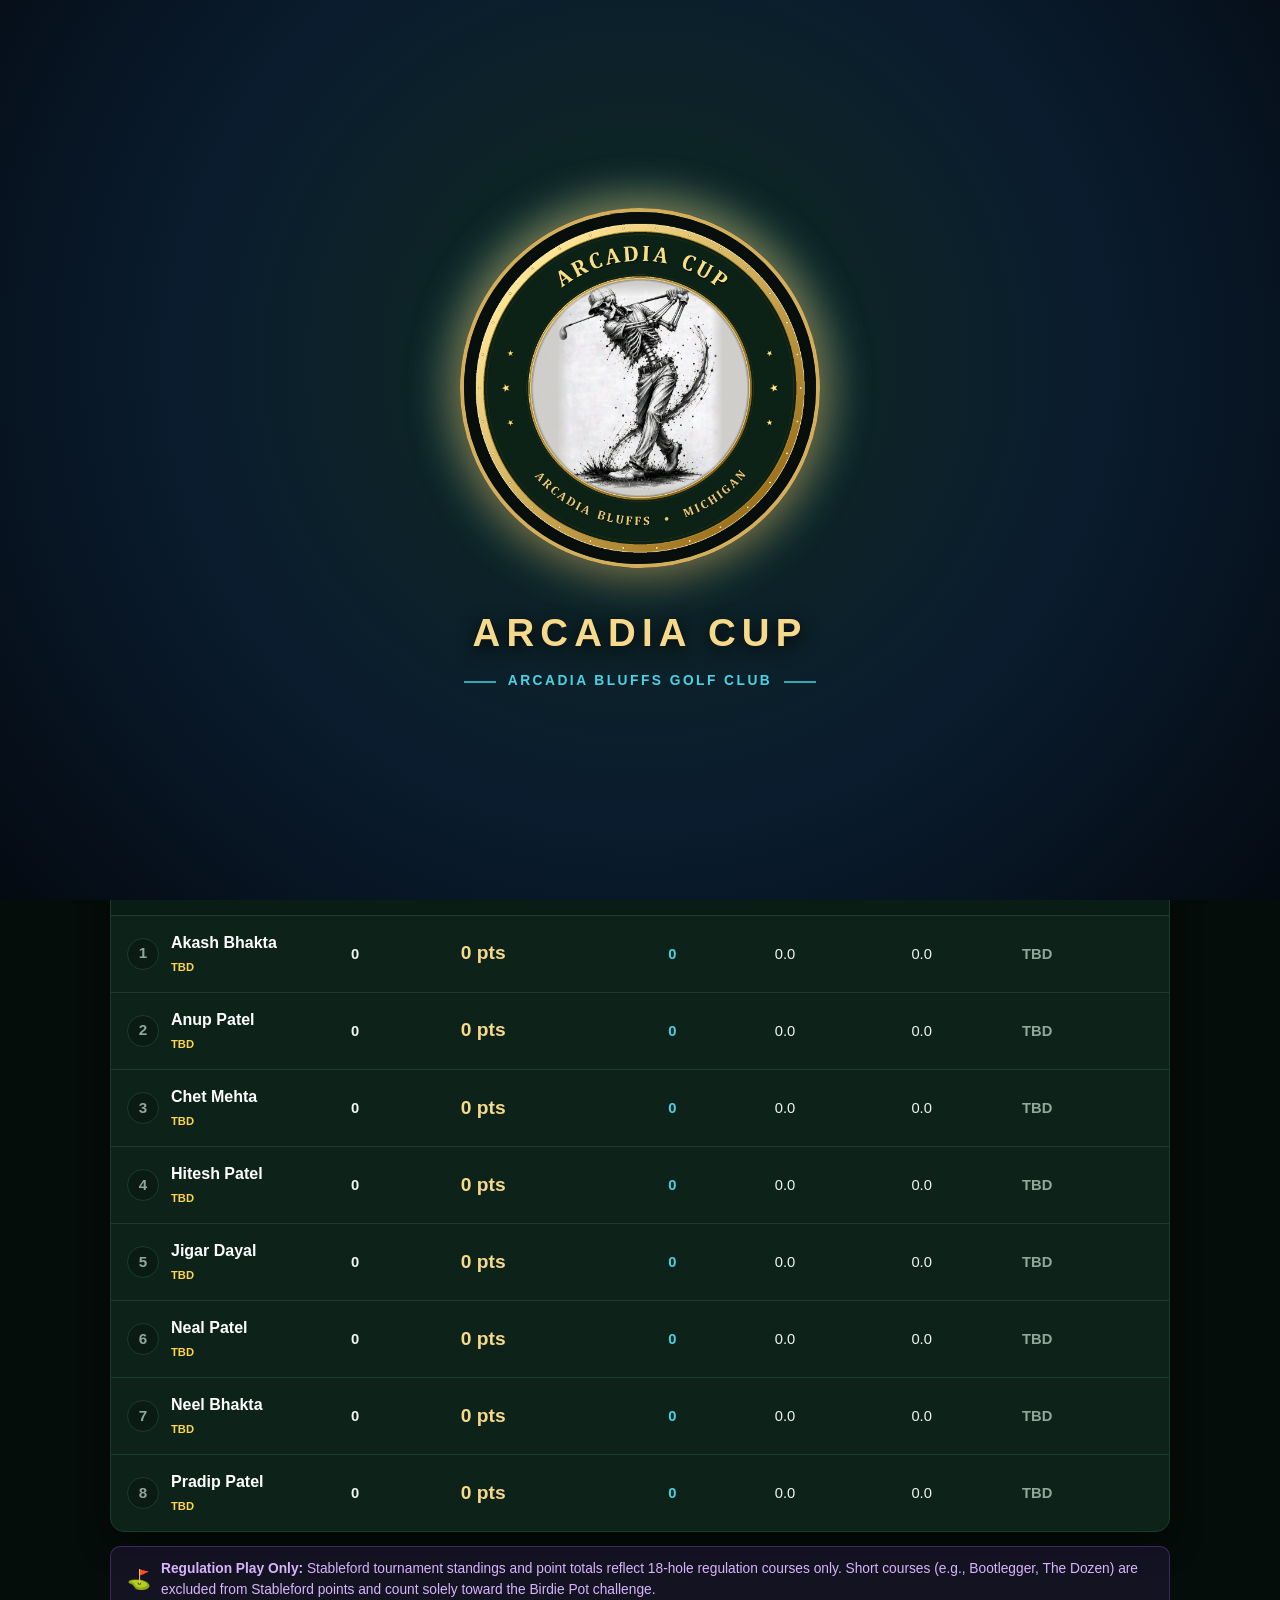
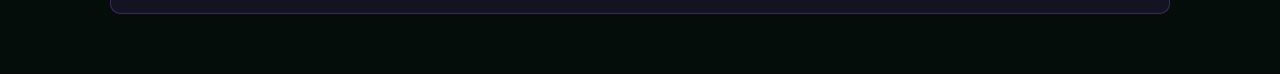
==== commit 31a976ed: "Enforce 3x2 grid nav layout on mobile by removing flex override media queries and adding inline CSS " ====
--- a/docs/index.html
+++ b/docs/index.html
@@ -6,7 +6,20 @@
   <title>Arcadia Cup 2027 — Official Tournament Summary, Standings & Roster</title>
   <meta name="description" content="Live summary, cumulative standings, 8-player roster, tee time pairings, and birdie pot breakdown for the 2027 Arcadia Bluffs Golf Trip.">
   <link rel="icon" type="image/jpeg" href="assets/arcadia_cup_crest.jpg">
-  <link rel="stylesheet" href="styles.css?v=2027grid1">
+  <link rel="stylesheet" href="styles.css?v=2027grid2">
+  <style>
+    .nav-tabs {
+      display: grid !important;
+      grid-template-columns: repeat(3, 1fr) !important;
+      gap: 6px !important;
+    }
+    .tab-btn {
+      width: 100% !important;
+      flex: unset !important;
+      box-sizing: border-box !important;
+      white-space: nowrap !important;
+    }
+  </style>
 </head>
 <body>
 
@@ -104,6 +117,6 @@
   <div id="modalContainer"></div>
 
   <!-- SCRIPT -->
-  <script src="app.js?v=2027grid1"></script>
+  <script src="app.js?v=2027grid2"></script>
 </body>
 </html>
--- a/docs/styles.css
+++ b/docs/styles.css
@@ -280,8 +280,8 @@
 }
 
 .nav-tabs {
-  display: grid;
-  grid-template-columns: repeat(3, 1fr);
+  display: grid !important;
+  grid-template-columns: repeat(3, 1fr) !important;
   gap: 8px;
   background: rgba(8, 24, 18, 0.95);
   backdrop-filter: blur(16px);
@@ -1267,26 +1267,20 @@
   }
 
   .nav-tabs {
-    padding: 6px 8px;
-    gap: 8px;
-    border-radius: var(--radius-full);
-    scrollbar-width: none;
-  }
-
-  .nav-tabs::-webkit-scrollbar {
-    display: none;
+    padding: 6px 6px;
+    gap: 5px;
+    border-radius: var(--radius-sm);
   }
 
   .tab-btn {
-    flex: 0 0 auto;
-    padding: 8px 13px;
-    font-size: 0.8rem;
-    gap: 6px;
-    border-radius: var(--radius-full);
+    padding: 8px 2px;
+    font-size: 0.74rem;
+    gap: 3px;
+    border-radius: var(--radius-sm);
   }
 
   .tab-icon {
-    font-size: 0.92rem;
+    font-size: 0.88rem;
   }
 
   .main-wrapper {
@@ -1419,26 +1413,20 @@
   }
 
   .nav-tabs {
-    padding: 7px 10px;
-    gap: 8px;
-    border-radius: var(--radius-full);
-    scrollbar-width: none;
-  }
-
-  .nav-tabs::-webkit-scrollbar {
-    display: none;
+    padding: 8px 6px;
+    gap: 6px;
+    border-radius: var(--radius-sm);
   }
 
   .tab-btn {
-    flex: 0 0 auto;
-    font-size: 0.84rem;
-    padding: 9px 15px;
-    gap: 6px;
-    border-radius: var(--radius-full);
+    padding: 10px 4px;
+    font-size: 0.8rem;
+    gap: 4px;
+    border-radius: var(--radius-sm);
   }
 
   .tab-icon {
-    font-size: 0.96rem;
+    font-size: 0.95rem;
   }
 
   .roster-grid {
